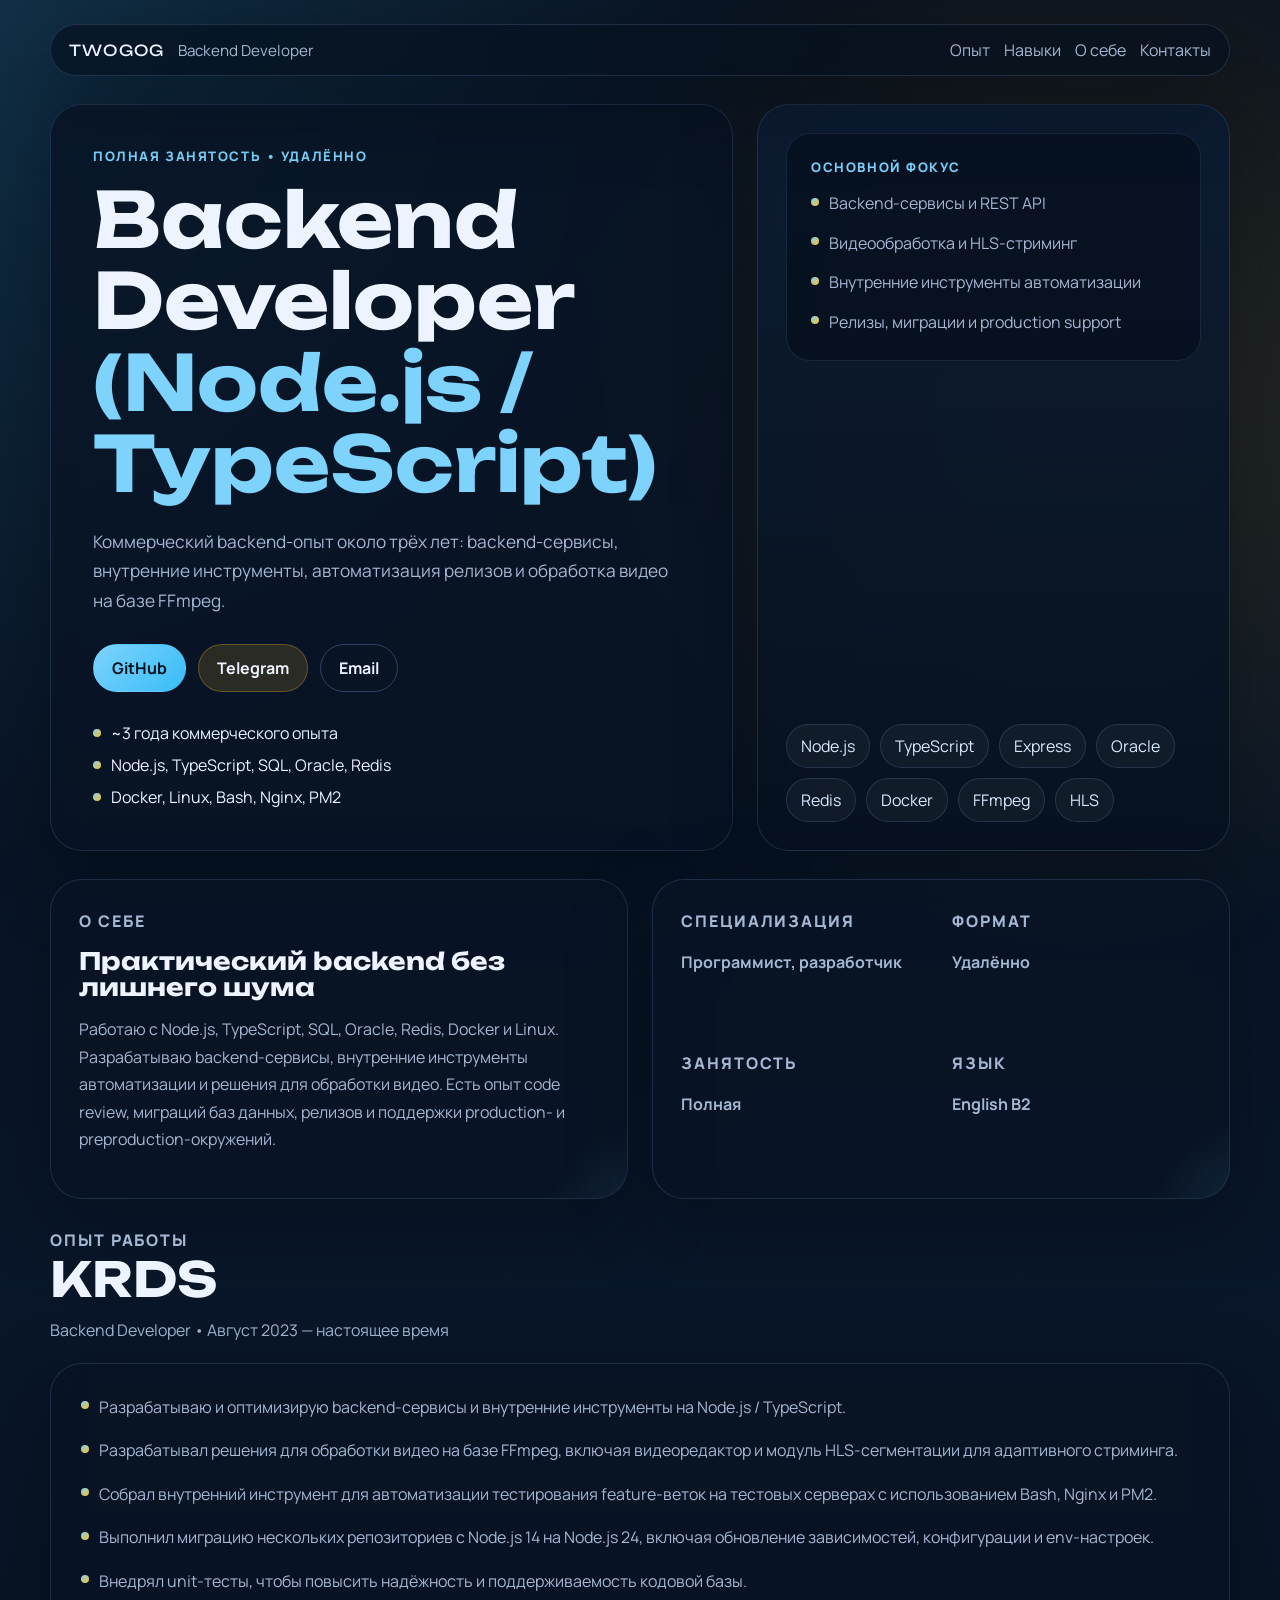
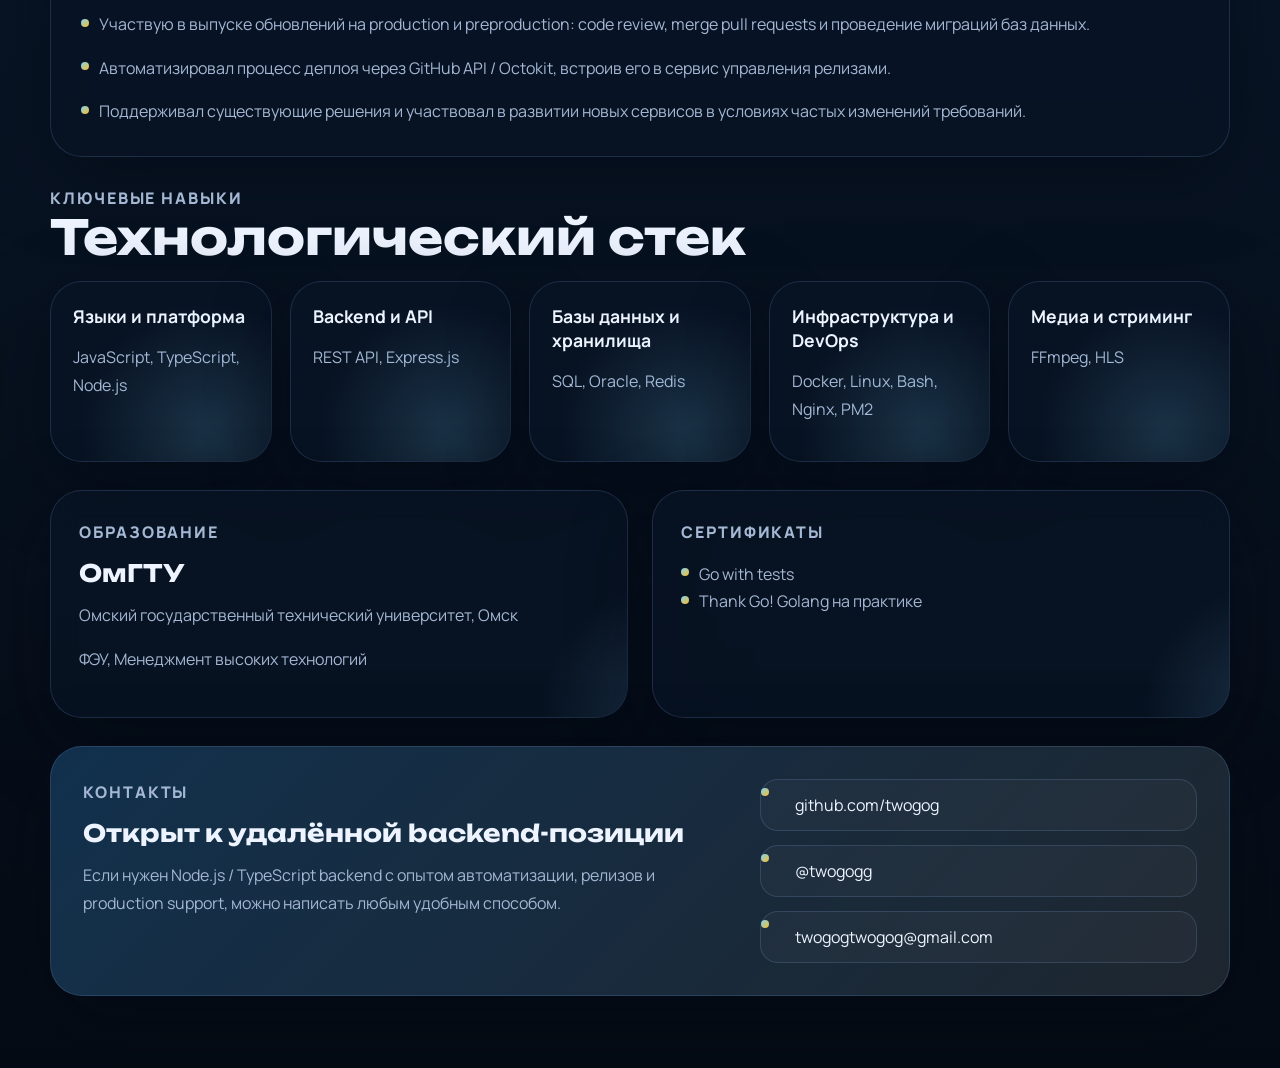
==== index.html @ f92e0289 "Initial resume landing page" ====
<!DOCTYPE html>
<html lang="ru">
<head>
  <meta charset="UTF-8">
  <meta name="viewport" content="width=device-width, initial-scale=1.0">
  <title>twogog | Backend Developer</title>
  <meta
    name="description"
    content="Backend Developer (Node.js / TypeScript): backend-сервисы, автоматизация, видеообработка на FFmpeg, релизы и production support."
  >
  <meta property="og:title" content="twogog | Backend Developer">
  <meta
    property="og:description"
    content="Node.js / TypeScript backend developer with commercial experience, release automation and FFmpeg-based video tooling."
  >
  <meta property="og:type" content="website">
  <meta name="theme-color" content="#0f172a">
  <link rel="preconnect" href="https://fonts.googleapis.com">
  <link rel="preconnect" href="https://fonts.gstatic.com" crossorigin>
  <link
    href="https://fonts.googleapis.com/css2?family=Manrope:wght@400;500;700;800&family=Unbounded:wght@500;700&display=swap"
    rel="stylesheet"
  >
  <link rel="stylesheet" href="styles.css">
</head>
<body>
  <div class="page-shell">
    <header class="site-header">
      <div class="brand-block">
        <span class="brand-mark">twogog</span>
        <span class="brand-role">Backend Developer</span>
      </div>
      <nav class="site-nav" aria-label="Основная навигация">
        <a href="#experience">Опыт</a>
        <a href="#skills">Навыки</a>
        <a href="#about">О себе</a>
        <a href="#contacts">Контакты</a>
      </nav>
    </header>

    <main>
      <section class="hero section">
        <div class="hero-copy reveal">
          <p class="eyebrow">Полная занятость • Удалённо</p>
          <h1>Backend Developer<br><span>(Node.js / TypeScript)</span></h1>
          <p class="hero-summary">
            Коммерческий backend-опыт около трёх лет: backend-сервисы, внутренние инструменты,
            автоматизация релизов и обработка видео на базе FFmpeg.
          </p>

          <div class="hero-actions">
            <a class="button primary" href="https://github.com/twogog" target="_blank" rel="noreferrer">GitHub</a>
            <a class="button secondary" href="https://t.me/twogogg" target="_blank" rel="noreferrer">Telegram</a>
            <a class="button ghost" href="mailto:twogogtwogog@gmail.com">Email</a>
          </div>

          <ul class="hero-facts" aria-label="Ключевые факты">
            <li>~3 года коммерческого опыта</li>
            <li>Node.js, TypeScript, SQL, Oracle, Redis</li>
            <li>Docker, Linux, Bash, Nginx, PM2</li>
          </ul>
        </div>

        <aside class="hero-panel reveal">
          <div class="signal-card">
            <p class="card-label">Основной фокус</p>
            <ul class="signal-list">
              <li>Backend-сервисы и REST API</li>
              <li>Видеообработка и HLS-стриминг</li>
              <li>Внутренние инструменты автоматизации</li>
              <li>Релизы, миграции и production support</li>
            </ul>
          </div>

          <div class="stack-cloud">
            <span>Node.js</span>
            <span>TypeScript</span>
            <span>Express</span>
            <span>Oracle</span>
            <span>Redis</span>
            <span>Docker</span>
            <span>FFmpeg</span>
            <span>HLS</span>
          </div>
        </aside>
      </section>

      <section class="section section-grid" id="about">
        <article class="panel reveal">
          <p class="section-tag">О себе</p>
          <h2>Практический backend без лишнего шума</h2>
          <p>
            Работаю с Node.js, TypeScript, SQL, Oracle, Redis, Docker и Linux. Разрабатываю
            backend-сервисы, внутренние инструменты автоматизации и решения для обработки видео.
            Есть опыт code review, миграций баз данных, релизов и поддержки production- и
            preproduction-окружений.
          </p>
        </article>

        <article class="panel mini-grid reveal">
          <div>
            <p class="stat-label">Специализация</p>
            <p class="stat-value">Программист, разработчик</p>
          </div>
          <div>
            <p class="stat-label">Формат</p>
            <p class="stat-value">Удалённо</p>
          </div>
          <div>
            <p class="stat-label">Занятость</p>
            <p class="stat-value">Полная</p>
          </div>
          <div>
            <p class="stat-label">Язык</p>
            <p class="stat-value">English B2</p>
          </div>
        </article>
      </section>

      <section class="section" id="experience">
        <div class="section-head reveal">
          <p class="section-tag">Опыт работы</p>
          <h2>KRDS</h2>
          <p>Backend Developer • Август 2023 — настоящее время</p>
        </div>

        <div class="timeline-card reveal">
          <ul class="experience-list">
            <li>Разрабатываю и оптимизирую backend-сервисы и внутренние инструменты на Node.js / TypeScript.</li>
            <li>Разрабатывал решения для обработки видео на базе FFmpeg, включая видеоредактор и модуль HLS-сегментации для адаптивного стриминга.</li>
            <li>Собрал внутренний инструмент для автоматизации тестирования feature-веток на тестовых серверах с использованием Bash, Nginx и PM2.</li>
            <li>Выполнил миграцию нескольких репозиториев с Node.js 14 на Node.js 24, включая обновление зависимостей, конфигурации и env-настроек.</li>
            <li>Внедрял unit-тесты, чтобы повысить надёжность и поддерживаемость кодовой базы.</li>
            <li>Участвую в выпуске обновлений на production и preproduction: code review, merge pull requests и проведение миграций баз данных.</li>
            <li>Автоматизировал процесс деплоя через GitHub API / Octokit, встроив его в сервис управления релизами.</li>
            <li>Поддерживал существующие решения и участвовал в развитии новых сервисов в условиях частых изменений требований.</li>
          </ul>
        </div>
      </section>

      <section class="section" id="skills">
        <div class="section-head reveal">
          <p class="section-tag">Ключевые навыки</p>
          <h2>Технологический стек</h2>
        </div>

        <div class="skills-grid">
          <article class="skill-card reveal">
            <h3>Языки и платформа</h3>
            <p>JavaScript, TypeScript, Node.js</p>
          </article>
          <article class="skill-card reveal">
            <h3>Backend и API</h3>
            <p>REST API, Express.js</p>
          </article>
          <article class="skill-card reveal">
            <h3>Базы данных и хранилища</h3>
            <p>SQL, Oracle, Redis</p>
          </article>
          <article class="skill-card reveal">
            <h3>Инфраструктура и DevOps</h3>
            <p>Docker, Linux, Bash, Nginx, PM2</p>
          </article>
          <article class="skill-card reveal">
            <h3>Медиа и стриминг</h3>
            <p>FFmpeg, HLS</p>
          </article>
        </div>
      </section>

      <section class="section section-grid">
        <article class="panel reveal">
          <p class="section-tag">Образование</p>
          <h2>ОмГТУ</h2>
          <p>Омский государственный технический университет, Омск</p>
          <p>ФЭУ, Менеджмент высоких технологий</p>
        </article>

        <article class="panel reveal">
          <p class="section-tag">Сертификаты</p>
          <ul class="simple-list">
            <li>Go with tests</li>
            <li>Thank Go! Golang на практике</li>
          </ul>
        </article>
      </section>

      <section class="section contact-banner reveal" id="contacts">
        <div>
          <p class="section-tag">Контакты</p>
          <h2>Открыт к удалённой backend-позиции</h2>
          <p>Если нужен Node.js / TypeScript backend с опытом автоматизации, релизов и production support, можно написать любым удобным способом.</p>
        </div>
        <div class="contact-links">
          <a href="https://github.com/twogog" target="_blank" rel="noreferrer">github.com/twogog</a>
          <a href="https://t.me/twogogg" target="_blank" rel="noreferrer">@twogogg</a>
          <a href="mailto:twogogtwogog@gmail.com">twogogtwogog@gmail.com</a>
        </div>
      </section>
    </main>
  </div>
</body>
</html>
---- styles.css ----
:root {
  --bg: #06111f;
  --bg-soft: rgba(10, 23, 42, 0.72);
  --panel: rgba(8, 20, 37, 0.78);
  --panel-strong: rgba(12, 28, 51, 0.92);
  --line: rgba(150, 184, 255, 0.16);
  --line-strong: rgba(150, 184, 255, 0.28);
  --text: #edf4ff;
  --muted: #a4b7d3;
  --accent: #7dd3fc;
  --accent-strong: #38bdf8;
  --accent-warm: #fbbf24;
  --shadow: 0 24px 80px rgba(3, 9, 18, 0.45);
  --radius-xl: 32px;
  --radius-lg: 24px;
  --radius-md: 18px;
  --content-width: min(1180px, calc(100vw - 32px));
}

* {
  box-sizing: border-box;
}

html {
  scroll-behavior: smooth;
}

body {
  margin: 0;
  min-height: 100vh;
  color: var(--text);
  font-family: "Manrope", sans-serif;
  background:
    radial-gradient(circle at top left, rgba(56, 189, 248, 0.18), transparent 28%),
    radial-gradient(circle at 85% 15%, rgba(251, 191, 36, 0.14), transparent 22%),
    linear-gradient(180deg, #08111f 0%, #09172a 48%, #050b14 100%);
}

body::before {
  content: "";
  position: fixed;
  inset: 0;
  pointer-events: none;
  background:
    linear-gradient(rgba(255, 255, 255, 0.03) 1px, transparent 1px),
    linear-gradient(90deg, rgba(255, 255, 255, 0.03) 1px, transparent 1px);
  background-size: 80px 80px;
  mask-image: radial-gradient(circle at center, black 44%, transparent 90%);
  opacity: 0.3;
}

a {
  color: inherit;
  text-decoration: none;
}

.page-shell {
  width: var(--content-width);
  margin: 0 auto;
  padding: 24px 0 72px;
  position: relative;
}

.site-header {
  position: sticky;
  top: 16px;
  z-index: 10;
  display: flex;
  align-items: center;
  justify-content: space-between;
  gap: 20px;
  padding: 14px 18px;
  margin-bottom: 28px;
  border: 1px solid var(--line);
  border-radius: 999px;
  background: rgba(6, 17, 31, 0.72);
  backdrop-filter: blur(18px);
  box-shadow: var(--shadow);
}

.brand-block {
  display: flex;
  align-items: center;
  gap: 14px;
  min-width: 0;
}

.brand-mark {
  font-family: "Unbounded", sans-serif;
  font-size: 0.95rem;
  letter-spacing: 0.08em;
  text-transform: uppercase;
}

.brand-role {
  color: var(--muted);
  font-size: 0.95rem;
}

.site-nav {
  display: flex;
  flex-wrap: wrap;
  justify-content: flex-end;
  gap: 14px;
}

.site-nav a {
  color: var(--muted);
  transition: color 180ms ease, transform 180ms ease;
}

.site-nav a:hover,
.site-nav a:focus-visible {
  color: var(--text);
  transform: translateY(-1px);
}

.section {
  margin-top: 28px;
}

.hero {
  display: grid;
  grid-template-columns: minmax(0, 1.3fr) minmax(320px, 0.9fr);
  gap: 24px;
  align-items: stretch;
}

.hero-copy,
.hero-panel,
.panel,
.timeline-card,
.contact-banner,
.skill-card {
  position: relative;
  overflow: hidden;
  border: 1px solid var(--line);
  border-radius: var(--radius-xl);
  background: var(--panel);
  box-shadow: var(--shadow);
  backdrop-filter: blur(14px);
}

.hero-copy {
  padding: 42px;
}

.hero-copy::after,
.hero-panel::after,
.panel::after,
.timeline-card::after,
.skill-card::after,
.contact-banner::after {
  content: "";
  position: absolute;
  inset: auto -30% -55% auto;
  width: 260px;
  height: 260px;
  border-radius: 50%;
  background: radial-gradient(circle, rgba(125, 211, 252, 0.16), transparent 70%);
  pointer-events: none;
}

.eyebrow,
.section-tag,
.card-label,
.stat-label {
  margin: 0 0 14px;
  color: var(--accent);
  font-size: 0.82rem;
  font-weight: 800;
  letter-spacing: 0.12em;
  text-transform: uppercase;
}

.hero h1,
.section-head h2,
.panel h2,
.contact-banner h2 {
  margin: 0;
  font-family: "Unbounded", sans-serif;
  line-height: 1.06;
}

.hero h1 {
  font-size: clamp(2.8rem, 6vw, 5.2rem);
  max-width: 10ch;
}

.hero h1 span {
  color: var(--accent);
}

.hero-summary,
.panel p,
.section-head p,
.contact-banner p,
.skill-card p,
.simple-list,
.experience-list,
.signal-list {
  color: var(--muted);
  line-height: 1.72;
  font-size: 1rem;
}

.hero-summary {
  max-width: 60ch;
  margin: 22px 0 0;
  font-size: 1.08rem;
}

.hero-actions {
  display: flex;
  flex-wrap: wrap;
  gap: 12px;
  margin-top: 28px;
}

.button {
  display: inline-flex;
  align-items: center;
  justify-content: center;
  min-height: 48px;
  padding: 0 18px;
  border-radius: 999px;
  border: 1px solid transparent;
  font-weight: 700;
  transition: transform 180ms ease, border-color 180ms ease, background 180ms ease;
}

.button:hover,
.button:focus-visible {
  transform: translateY(-2px);
}

.button.primary {
  background: linear-gradient(135deg, var(--accent) 0%, var(--accent-strong) 100%);
  color: #03111f;
}

.button.secondary {
  background: rgba(251, 191, 36, 0.14);
  border-color: rgba(251, 191, 36, 0.28);
}

.button.ghost {
  border-color: var(--line-strong);
}

.hero-facts,
.signal-list,
.experience-list,
.simple-list {
  padding: 0;
  margin: 0;
  list-style: none;
}

.hero-facts {
  display: grid;
  gap: 10px;
  margin-top: 30px;
}

.hero-facts li,
.signal-list li,
.experience-list li,
.simple-list li,
.contact-links a {
  position: relative;
  padding-left: 18px;
}

.hero-facts li::before,
.signal-list li::before,
.experience-list li::before,
.simple-list li::before,
.contact-links a::before {
  content: "";
  position: absolute;
  left: 0;
  top: 0.72em;
  width: 8px;
  height: 8px;
  border-radius: 50%;
  background: linear-gradient(135deg, var(--accent) 0%, var(--accent-warm) 100%);
  transform: translateY(-50%);
}

.hero-panel {
  display: flex;
  flex-direction: column;
  justify-content: space-between;
  gap: 24px;
  padding: 28px;
  background:
    linear-gradient(180deg, rgba(12, 28, 51, 0.92), rgba(7, 17, 31, 0.92));
}

.signal-card {
  padding: 24px;
  border-radius: var(--radius-lg);
  background: rgba(4, 11, 22, 0.52);
  border: 1px solid rgba(125, 211, 252, 0.12);
}

.signal-list {
  display: grid;
  gap: 12px;
}

.stack-cloud {
  display: flex;
  flex-wrap: wrap;
  gap: 10px;
}

.stack-cloud span {
  padding: 10px 14px;
  border: 1px solid var(--line);
  border-radius: 999px;
  color: #d7e9ff;
  background: rgba(255, 255, 255, 0.04);
}

.section-grid {
  display: grid;
  grid-template-columns: repeat(2, minmax(0, 1fr));
  gap: 24px;
}

.panel {
  padding: 28px;
}

.mini-grid {
  display: grid;
  grid-template-columns: repeat(2, minmax(0, 1fr));
  gap: 22px;
}

.stat-value {
  margin: 0;
  font-size: 1.06rem;
  font-weight: 700;
}

.section-head {
  margin-bottom: 18px;
}

.section-head h2 {
  font-size: clamp(2rem, 4vw, 3rem);
}

.section-head p {
  margin: 12px 0 0;
}

.timeline-card {
  padding: 30px;
}

.experience-list {
  display: grid;
  gap: 16px;
}

.skills-grid {
  display: grid;
  grid-template-columns: repeat(5, minmax(0, 1fr));
  gap: 18px;
}

.skill-card {
  padding: 22px;
  min-height: 170px;
}

.skill-card h3 {
  margin: 0 0 12px;
  font-size: 1.1rem;
}

.contact-banner {
  display: grid;
  grid-template-columns: minmax(0, 1.2fr) minmax(280px, 0.8fr);
  gap: 22px;
  padding: 32px;
  background:
    linear-gradient(135deg, rgba(56, 189, 248, 0.14), rgba(251, 191, 36, 0.08)),
    var(--panel-strong);
}

.contact-links {
  display: grid;
  align-content: center;
  gap: 14px;
}

.contact-links a {
  padding: 14px 16px 14px 34px;
  border-radius: var(--radius-md);
  border: 1px solid var(--line);
  background: rgba(255, 255, 255, 0.03);
  transition: transform 180ms ease, border-color 180ms ease;
}

.contact-links a:hover,
.contact-links a:focus-visible {
  transform: translateY(-2px);
  border-color: var(--line-strong);
}

.reveal {
  opacity: 0;
  transform: translateY(24px);
  animation: fade-up 700ms ease forwards;
}

.hero-panel.reveal {
  animation-delay: 120ms;
}

.panel.reveal:nth-of-type(2),
.timeline-card.reveal,
.skill-card.reveal:nth-child(2),
.contact-banner.reveal {
  animation-delay: 160ms;
}

.skill-card.reveal:nth-child(3) {
  animation-delay: 220ms;
}

.skill-card.reveal:nth-child(4) {
  animation-delay: 280ms;
}

.skill-card.reveal:nth-child(5) {
  animation-delay: 340ms;
}

@keyframes fade-up {
  to {
    opacity: 1;
    transform: translateY(0);
  }
}

@media (max-width: 1100px) {
  .hero,
  .section-grid,
  .contact-banner {
    grid-template-columns: 1fr;
  }

  .skills-grid {
    grid-template-columns: repeat(2, minmax(0, 1fr));
  }
}

@media (max-width: 760px) {
  .page-shell {
    width: min(100vw - 20px, 100%);
    padding-top: 14px;
  }

  .site-header {
    position: static;
    padding: 16px;
    border-radius: 28px;
  }

  .brand-block,
  .site-header,
  .site-nav {
    flex-direction: column;
    align-items: flex-start;
  }

  .hero-copy,
  .hero-panel,
  .panel,
  .timeline-card,
  .contact-banner {
    padding: 22px;
    border-radius: 26px;
  }

  .mini-grid,
  .skills-grid {
    grid-template-columns: 1fr;
  }

  .hero h1 {
    max-width: none;
  }
}

@media (prefers-reduced-motion: reduce) {
  html {
    scroll-behavior: auto;
  }

  *,
  *::before,
  *::after {
    animation: none !important;
    transition: none !important;
  }

  .reveal {
    opacity: 1;
    transform: none;
  }
}
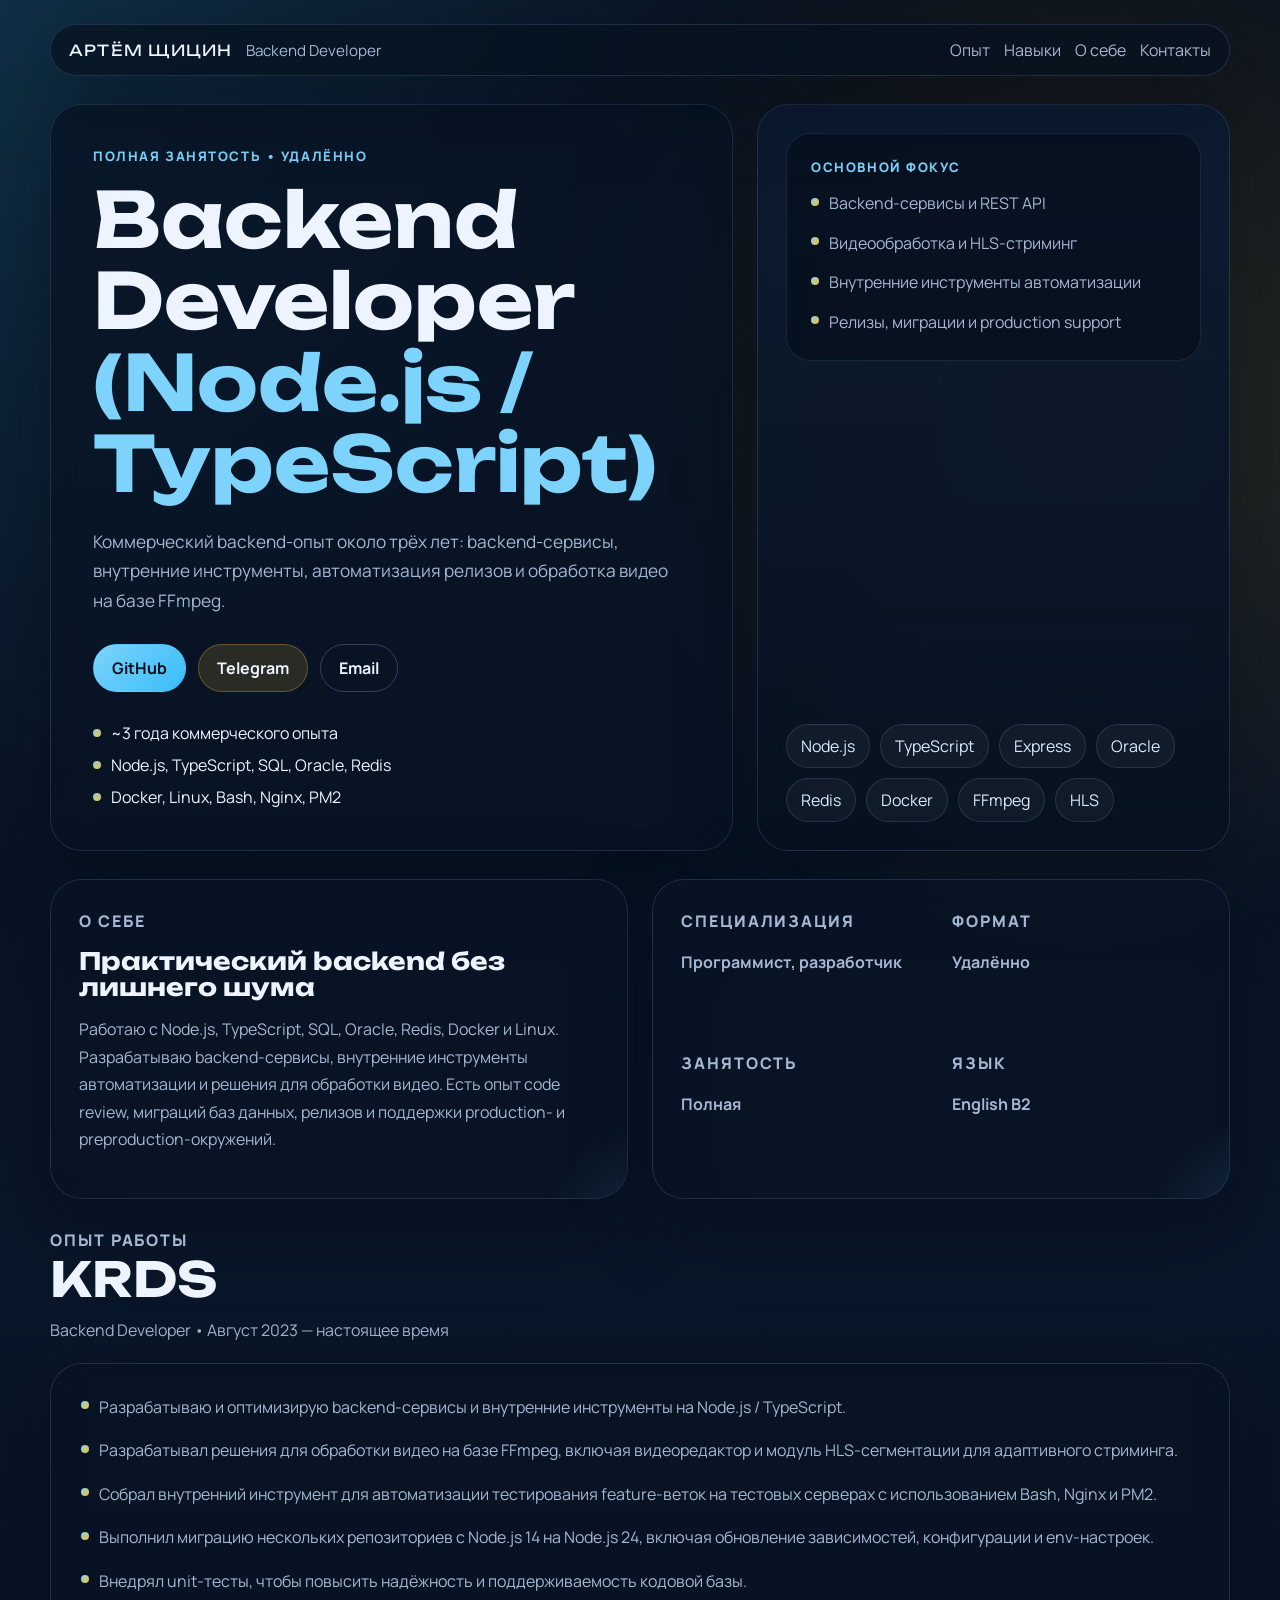
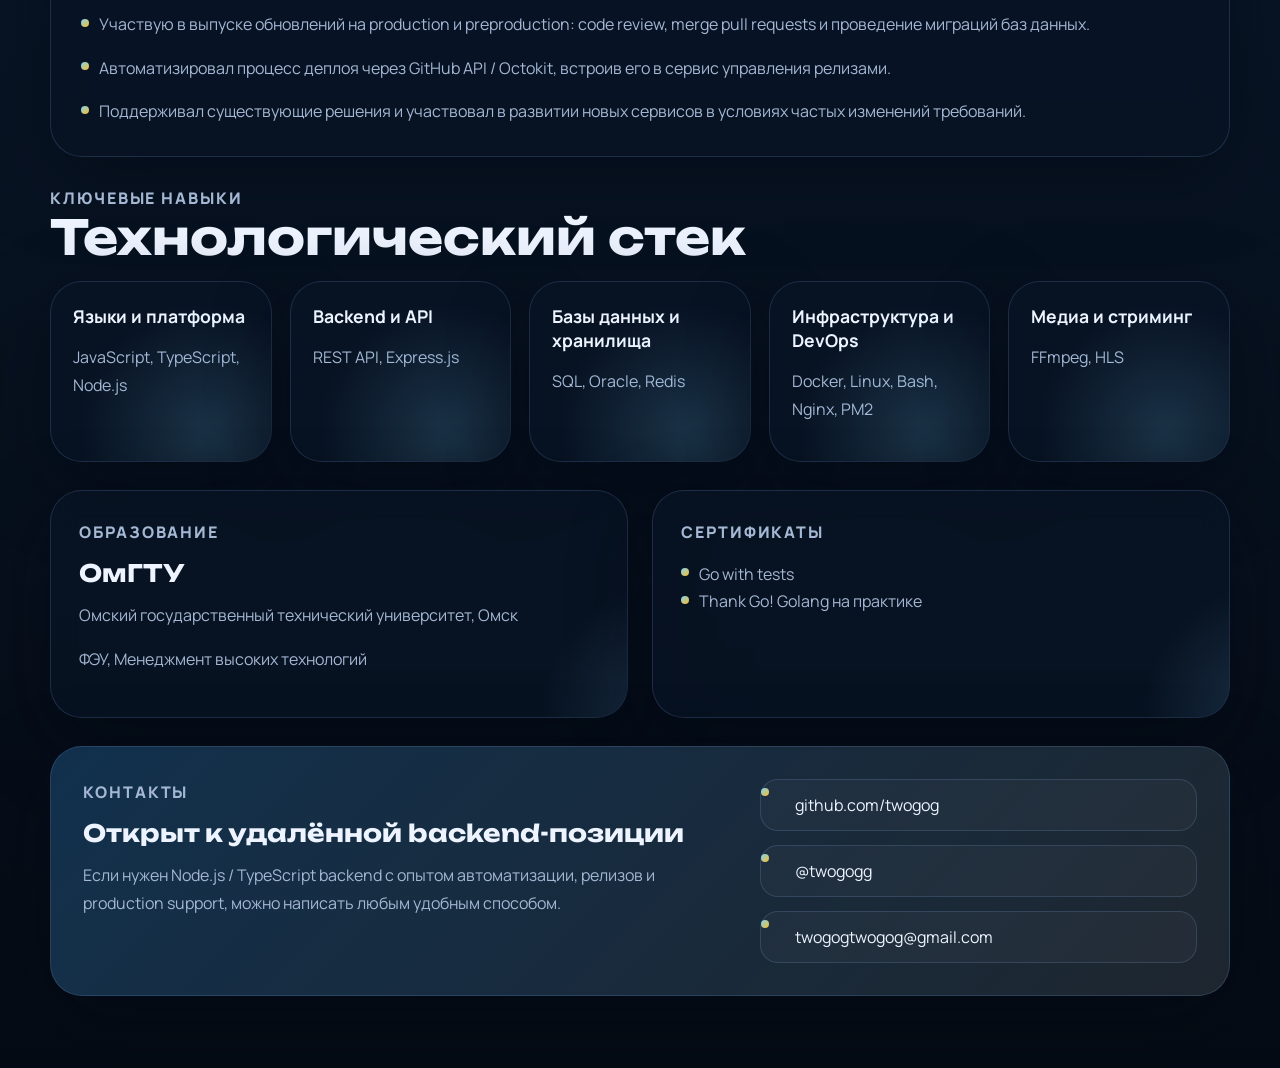
==== commit 4d6eb58b: "Update site header with personal name" ====
--- a/index.html
+++ b/index.html
@@ -3,12 +3,12 @@
 <head>
   <meta charset="UTF-8">
   <meta name="viewport" content="width=device-width, initial-scale=1.0">
-  <title>twogog | Backend Developer</title>
+  <title>Артём Щицин | Backend Developer</title>
   <meta
     name="description"
     content="Backend Developer (Node.js / TypeScript): backend-сервисы, автоматизация, видеообработка на FFmpeg, релизы и production support."
   >
-  <meta property="og:title" content="twogog | Backend Developer">
+  <meta property="og:title" content="Артём Щицин | Backend Developer">
   <meta
     property="og:description"
     content="Node.js / TypeScript backend developer with commercial experience, release automation and FFmpeg-based video tooling."
@@ -27,7 +27,7 @@
   <div class="page-shell">
     <header class="site-header">
       <div class="brand-block">
-        <span class="brand-mark">twogog</span>
+        <span class="brand-mark">Артём Щицин</span>
         <span class="brand-role">Backend Developer</span>
       </div>
       <nav class="site-nav" aria-label="Основная навигация">
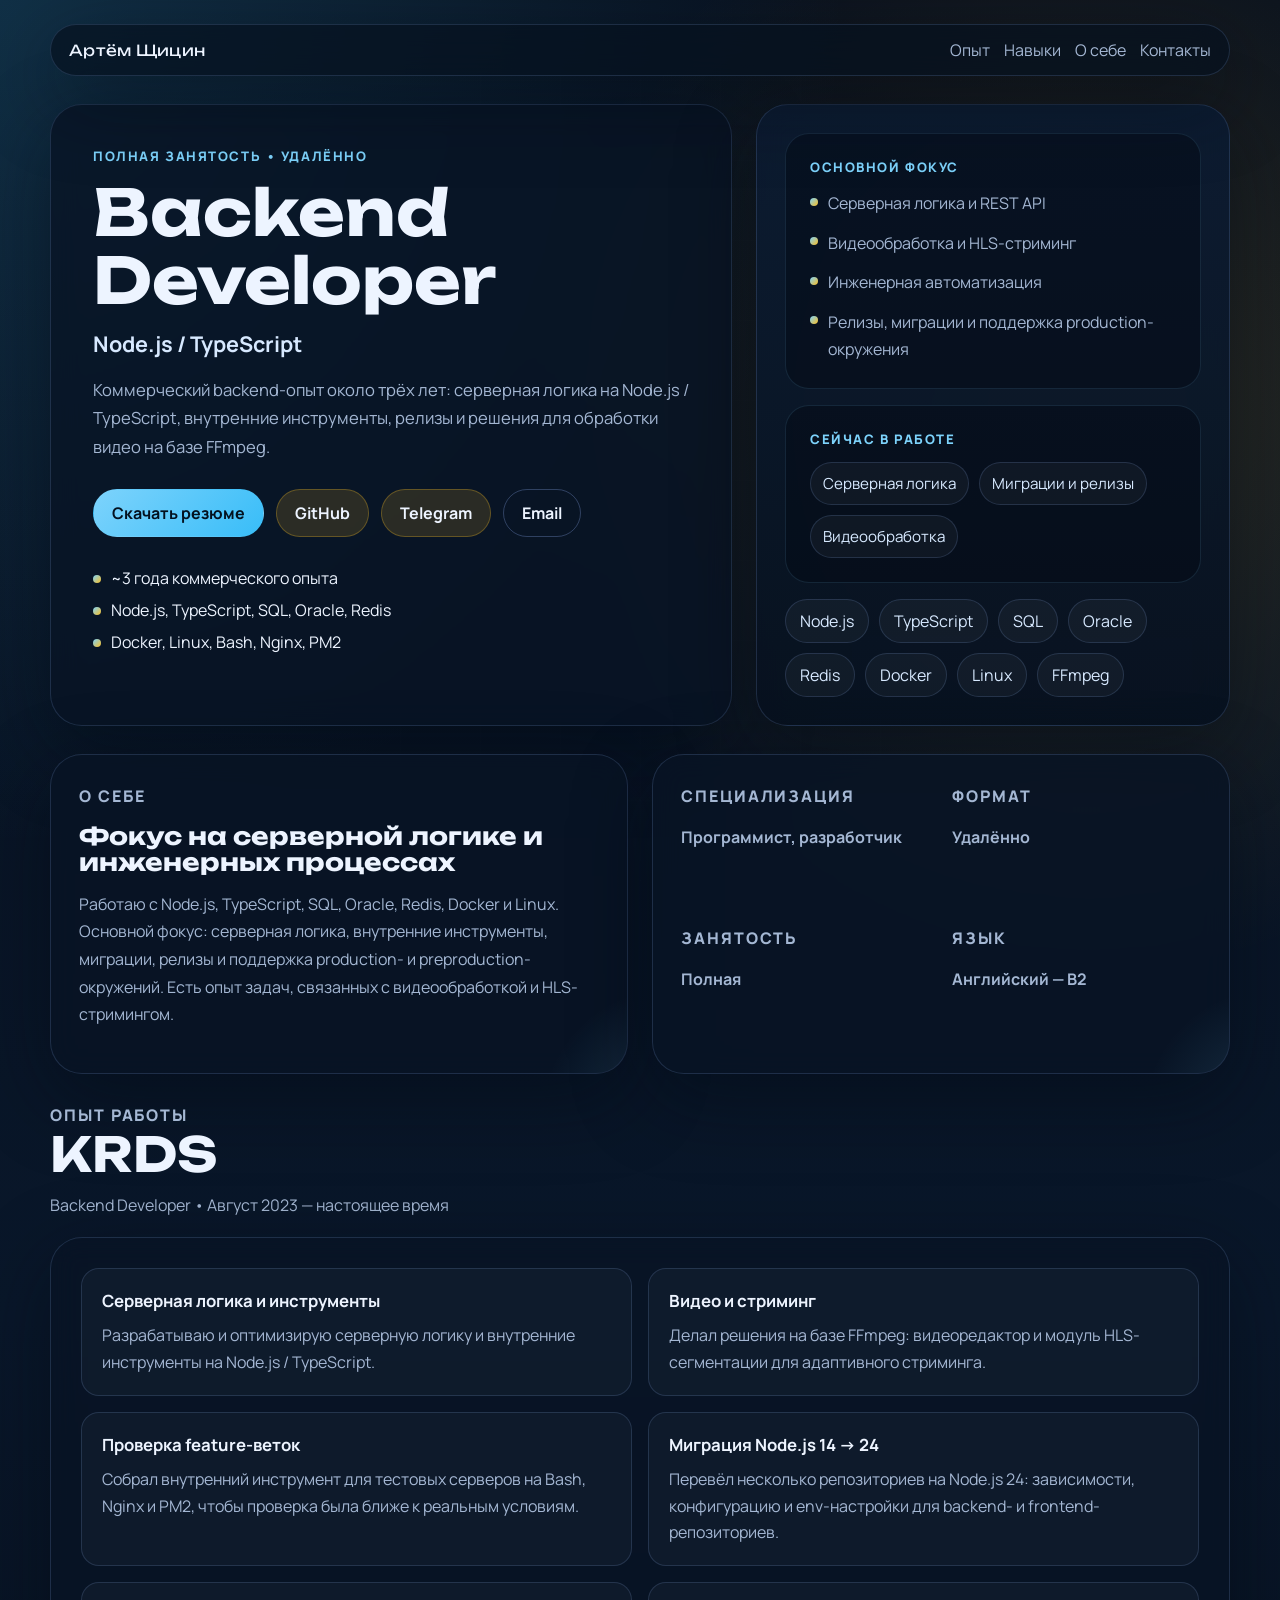
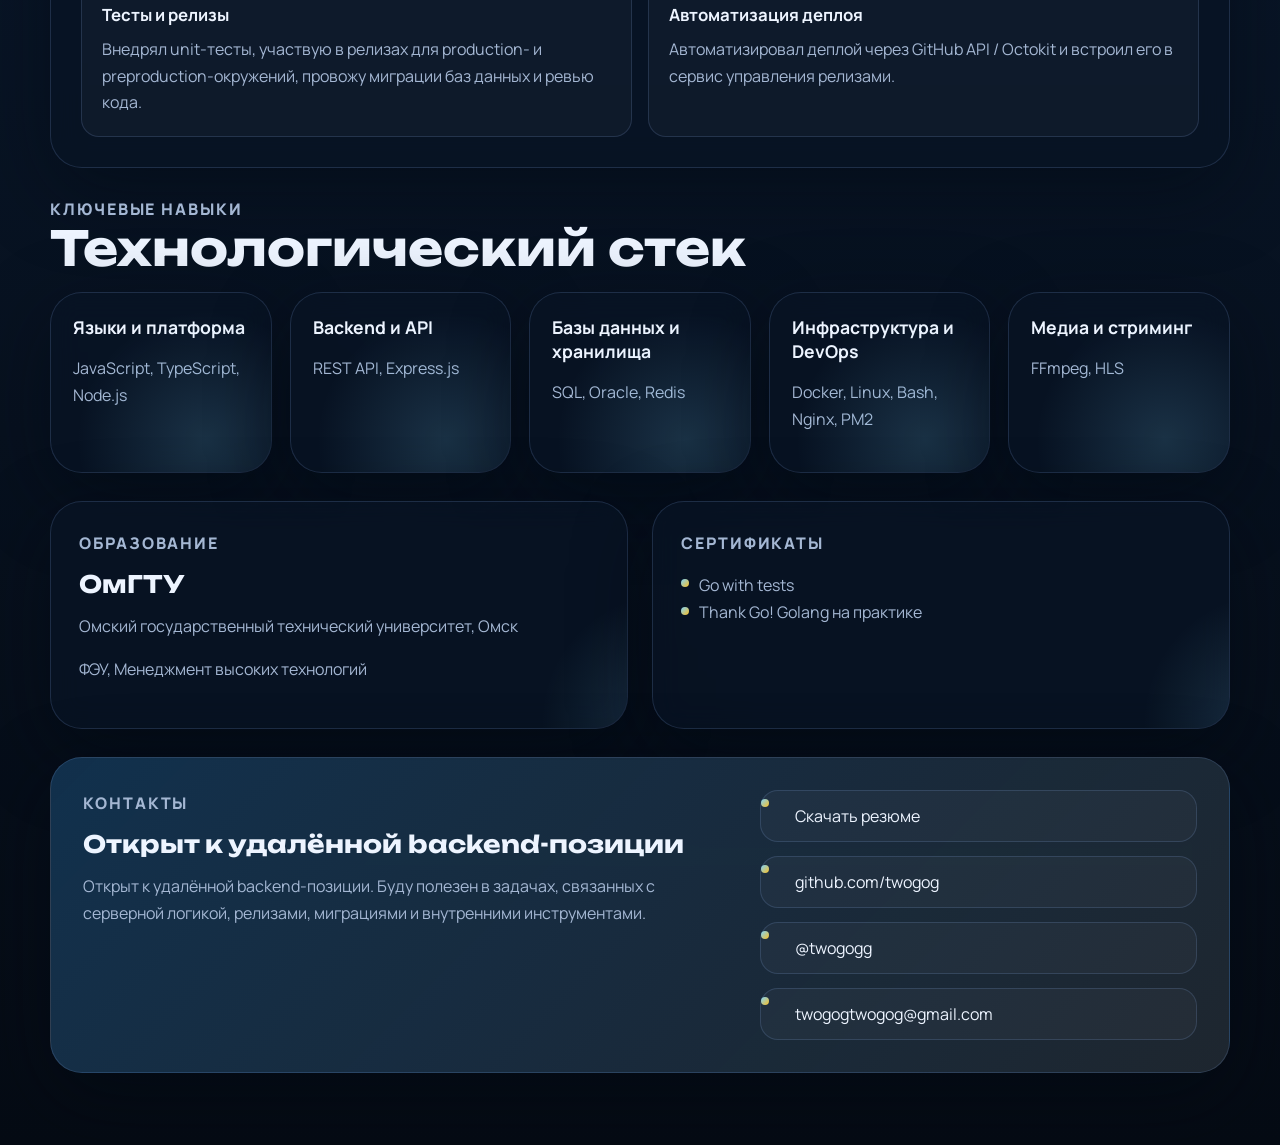
==== commit ff479409: "Refine resume site and add PDF version" ====
--- a/index.html
+++ b/index.html
@@ -6,12 +6,12 @@
   <title>Артём Щицин | Backend Developer</title>
   <meta
     name="description"
-    content="Backend Developer (Node.js / TypeScript): backend-сервисы, автоматизация, видеообработка на FFmpeg, релизы и production support."
+    content="Артём Щицин — Backend Developer на Node.js / TypeScript: серверная логика, инженерная автоматизация, видеообработка на FFmpeg и релизы."
   >
   <meta property="og:title" content="Артём Щицин | Backend Developer">
   <meta
     property="og:description"
-    content="Node.js / TypeScript backend developer with commercial experience, release automation and FFmpeg-based video tooling."
+    content="Backend Developer с коммерческим опытом: серверная логика, инженерная автоматизация, релизы и решения для обработки видео."
   >
   <meta property="og:type" content="website">
   <meta name="theme-color" content="#0f172a">
@@ -28,7 +28,6 @@
     <header class="site-header">
       <div class="brand-block">
         <span class="brand-mark">Артём Щицин</span>
-        <span class="brand-role">Backend Developer</span>
       </div>
       <nav class="site-nav" aria-label="Основная навигация">
         <a href="#experience">Опыт</a>
@@ -42,14 +41,16 @@
       <section class="hero section">
         <div class="hero-copy reveal">
           <p class="eyebrow">Полная занятость • Удалённо</p>
-          <h1>Backend Developer<br><span>(Node.js / TypeScript)</span></h1>
+          <h1>Backend Developer</h1>
+          <p class="hero-role-line">Node.js / TypeScript</p>
           <p class="hero-summary">
-            Коммерческий backend-опыт около трёх лет: backend-сервисы, внутренние инструменты,
-            автоматизация релизов и обработка видео на базе FFmpeg.
+            Коммерческий backend-опыт около трёх лет: серверная логика на Node.js / TypeScript,
+            внутренние инструменты, релизы и решения для обработки видео на базе FFmpeg.
           </p>
 
           <div class="hero-actions">
-            <a class="button primary" href="https://github.com/twogog" target="_blank" rel="noreferrer">GitHub</a>
+            <a class="button primary" href="resume.pdf" download="Artem-Shchitsin-Resume.pdf">Скачать резюме</a>
+            <a class="button secondary" href="https://github.com/twogog" target="_blank" rel="noreferrer">GitHub</a>
             <a class="button secondary" href="https://t.me/twogogg" target="_blank" rel="noreferrer">Telegram</a>
             <a class="button ghost" href="mailto:twogogtwogog@gmail.com">Email</a>
           </div>
@@ -65,22 +66,31 @@
           <div class="signal-card">
             <p class="card-label">Основной фокус</p>
             <ul class="signal-list">
-              <li>Backend-сервисы и REST API</li>
+              <li>Серверная логика и REST API</li>
               <li>Видеообработка и HLS-стриминг</li>
-              <li>Внутренние инструменты автоматизации</li>
-              <li>Релизы, миграции и production support</li>
+              <li>Инженерная автоматизация</li>
+              <li>Релизы, миграции и поддержка production-окружения</li>
             </ul>
+          </div>
+
+          <div class="compact-card">
+            <p class="card-label">Сейчас в работе</p>
+            <div class="compact-points">
+              <span>Серверная логика</span>
+              <span>Миграции и релизы</span>
+              <span>Видеообработка</span>
+            </div>
           </div>
 
           <div class="stack-cloud">
             <span>Node.js</span>
             <span>TypeScript</span>
-            <span>Express</span>
+            <span>SQL</span>
             <span>Oracle</span>
             <span>Redis</span>
             <span>Docker</span>
+            <span>Linux</span>
             <span>FFmpeg</span>
-            <span>HLS</span>
           </div>
         </aside>
       </section>
@@ -88,12 +98,11 @@
       <section class="section section-grid" id="about">
         <article class="panel reveal">
           <p class="section-tag">О себе</p>
-          <h2>Практический backend без лишнего шума</h2>
+          <h2>Фокус на серверной логике и инженерных процессах</h2>
           <p>
-            Работаю с Node.js, TypeScript, SQL, Oracle, Redis, Docker и Linux. Разрабатываю
-            backend-сервисы, внутренние инструменты автоматизации и решения для обработки видео.
-            Есть опыт code review, миграций баз данных, релизов и поддержки production- и
-            preproduction-окружений.
+            Работаю с Node.js, TypeScript, SQL, Oracle, Redis, Docker и Linux. Основной фокус:
+            серверная логика, внутренние инструменты, миграции, релизы и поддержка production- и
+            preproduction-окружений. Есть опыт задач, связанных с видеообработкой и HLS-стримингом.
           </p>
         </article>
 
@@ -112,7 +121,7 @@
           </div>
           <div>
             <p class="stat-label">Язык</p>
-            <p class="stat-value">English B2</p>
+            <p class="stat-value">Английский — B2</p>
           </div>
         </article>
       </section>
@@ -125,16 +134,32 @@
         </div>
 
         <div class="timeline-card reveal">
-          <ul class="experience-list">
-            <li>Разрабатываю и оптимизирую backend-сервисы и внутренние инструменты на Node.js / TypeScript.</li>
-            <li>Разрабатывал решения для обработки видео на базе FFmpeg, включая видеоредактор и модуль HLS-сегментации для адаптивного стриминга.</li>
-            <li>Собрал внутренний инструмент для автоматизации тестирования feature-веток на тестовых серверах с использованием Bash, Nginx и PM2.</li>
-            <li>Выполнил миграцию нескольких репозиториев с Node.js 14 на Node.js 24, включая обновление зависимостей, конфигурации и env-настроек.</li>
-            <li>Внедрял unit-тесты, чтобы повысить надёжность и поддерживаемость кодовой базы.</li>
-            <li>Участвую в выпуске обновлений на production и preproduction: code review, merge pull requests и проведение миграций баз данных.</li>
-            <li>Автоматизировал процесс деплоя через GitHub API / Octokit, встроив его в сервис управления релизами.</li>
-            <li>Поддерживал существующие решения и участвовал в развитии новых сервисов в условиях частых изменений требований.</li>
-          </ul>
+          <div class="experience-grid">
+            <article class="experience-card">
+              <h3>Серверная логика и инструменты</h3>
+              <p>Разрабатываю и оптимизирую серверную логику и внутренние инструменты на Node.js / TypeScript.</p>
+            </article>
+            <article class="experience-card">
+              <h3>Видео и стриминг</h3>
+              <p>Делал решения на базе FFmpeg: видеоредактор и модуль HLS-сегментации для адаптивного стриминга.</p>
+            </article>
+            <article class="experience-card">
+              <h3>Проверка feature-веток</h3>
+              <p>Собрал внутренний инструмент для тестовых серверов на Bash, Nginx и PM2, чтобы проверка была ближе к реальным условиям.</p>
+            </article>
+            <article class="experience-card">
+              <h3>Миграция Node.js 14 → 24</h3>
+              <p>Перевёл несколько репозиториев на Node.js 24: зависимости, конфигурацию и env-настройки для backend- и frontend-репозиториев.</p>
+            </article>
+            <article class="experience-card">
+              <h3>Тесты и релизы</h3>
+              <p>Внедрял unit-тесты, участвую в релизах для production- и preproduction-окружений, провожу миграции баз данных и ревью кода.</p>
+            </article>
+            <article class="experience-card">
+              <h3>Автоматизация деплоя</h3>
+              <p>Автоматизировал деплой через GitHub API / Octokit и встроил его в сервис управления релизами.</p>
+            </article>
+          </div>
         </div>
       </section>
 
@@ -189,9 +214,10 @@
         <div>
           <p class="section-tag">Контакты</p>
           <h2>Открыт к удалённой backend-позиции</h2>
-          <p>Если нужен Node.js / TypeScript backend с опытом автоматизации, релизов и production support, можно написать любым удобным способом.</p>
+          <p>Открыт к удалённой backend-позиции. Буду полезен в задачах, связанных с серверной логикой, релизами, миграциями и внутренними инструментами.</p>
         </div>
         <div class="contact-links">
+          <a href="resume.pdf" download="Artem-Shchitsin-Resume.pdf">Скачать резюме</a>
           <a href="https://github.com/twogog" target="_blank" rel="noreferrer">github.com/twogog</a>
           <a href="https://t.me/twogogg" target="_blank" rel="noreferrer">@twogogg</a>
           <a href="mailto:twogogtwogog@gmail.com">twogogtwogog@gmail.com</a>
--- a/styles.css
+++ b/styles.css
@@ -88,8 +88,7 @@
 .brand-mark {
   font-family: "Unbounded", sans-serif;
   font-size: 0.95rem;
-  letter-spacing: 0.08em;
-  text-transform: uppercase;
+  letter-spacing: 0.02em;
 }
 
 .brand-role {
@@ -121,7 +120,7 @@
 
 .hero {
   display: grid;
-  grid-template-columns: minmax(0, 1.3fr) minmax(320px, 0.9fr);
+  grid-template-columns: minmax(0, 1.18fr) minmax(320px, 0.82fr);
   gap: 24px;
   align-items: stretch;
 }
@@ -183,12 +182,15 @@
 }
 
 .hero h1 {
-  font-size: clamp(2.8rem, 6vw, 5.2rem);
-  max-width: 10ch;
-}
-
-.hero h1 span {
-  color: var(--accent);
+  font-size: clamp(2.6rem, 5vw, 4rem);
+  max-width: none;
+}
+
+.hero-role-line {
+  margin: 14px 0 0;
+  color: #d7e9ff;
+  font-size: clamp(1.05rem, 2vw, 1.35rem);
+  font-weight: 700;
 }
 
 .hero-summary,
@@ -197,7 +199,6 @@
 .contact-banner p,
 .skill-card p,
 .simple-list,
-.experience-list,
 .signal-list {
   color: var(--muted);
   line-height: 1.72;
@@ -206,8 +207,8 @@
 
 .hero-summary {
   max-width: 60ch;
-  margin: 22px 0 0;
-  font-size: 1.08rem;
+  margin: 18px 0 0;
+  font-size: 1.04rem;
 }
 
 .hero-actions {
@@ -250,7 +251,6 @@
 
 .hero-facts,
 .signal-list,
-.experience-list,
 .simple-list {
   padding: 0;
   margin: 0;
@@ -265,7 +265,6 @@
 
 .hero-facts li,
 .signal-list li,
-.experience-list li,
 .simple-list li,
 .contact-links a {
   position: relative;
@@ -274,7 +273,6 @@
 
 .hero-facts li::before,
 .signal-list li::before,
-.experience-list li::before,
 .simple-list li::before,
 .contact-links a::before {
   content: "";
@@ -291,14 +289,15 @@
 .hero-panel {
   display: flex;
   flex-direction: column;
-  justify-content: space-between;
-  gap: 24px;
+  justify-content: flex-start;
+  gap: 16px;
   padding: 28px;
   background:
     linear-gradient(180deg, rgba(12, 28, 51, 0.92), rgba(7, 17, 31, 0.92));
 }
 
-.signal-card {
+.signal-card,
+.compact-card {
   padding: 24px;
   border-radius: var(--radius-lg);
   background: rgba(4, 11, 22, 0.52);
@@ -308,6 +307,21 @@
 .signal-list {
   display: grid;
   gap: 12px;
+}
+
+.compact-points {
+  display: flex;
+  flex-wrap: wrap;
+  gap: 10px;
+}
+
+.compact-points span {
+  padding: 10px 12px;
+  border-radius: 999px;
+  border: 1px solid var(--line);
+  background: rgba(255, 255, 255, 0.04);
+  color: #d7e9ff;
+  font-size: 0.95rem;
 }
 
 .stack-cloud {
@@ -362,9 +376,28 @@
   padding: 30px;
 }
 
-.experience-list {
-  display: grid;
+.experience-grid {
+  display: grid;
+  grid-template-columns: repeat(2, minmax(0, 1fr));
   gap: 16px;
+}
+
+.experience-card {
+  padding: 20px;
+  border-radius: var(--radius-md);
+  border: 1px solid var(--line);
+  background: rgba(255, 255, 255, 0.03);
+}
+
+.experience-card h3 {
+  margin: 0 0 10px;
+  font-size: 1.05rem;
+}
+
+.experience-card p {
+  margin: 0;
+  color: var(--muted);
+  line-height: 1.65;
 }
 
 .skills-grid {
@@ -458,6 +491,10 @@
 
   .skills-grid {
     grid-template-columns: repeat(2, minmax(0, 1fr));
+  }
+
+  .experience-grid {
+    grid-template-columns: 1fr;
   }
 }
 
@@ -490,12 +527,17 @@
   }
 
   .mini-grid,
+  .experience-grid,
   .skills-grid {
     grid-template-columns: 1fr;
   }
 
   .hero h1 {
     max-width: none;
+  }
+
+  .hero-role-line {
+    font-size: 1rem;
   }
 }
 
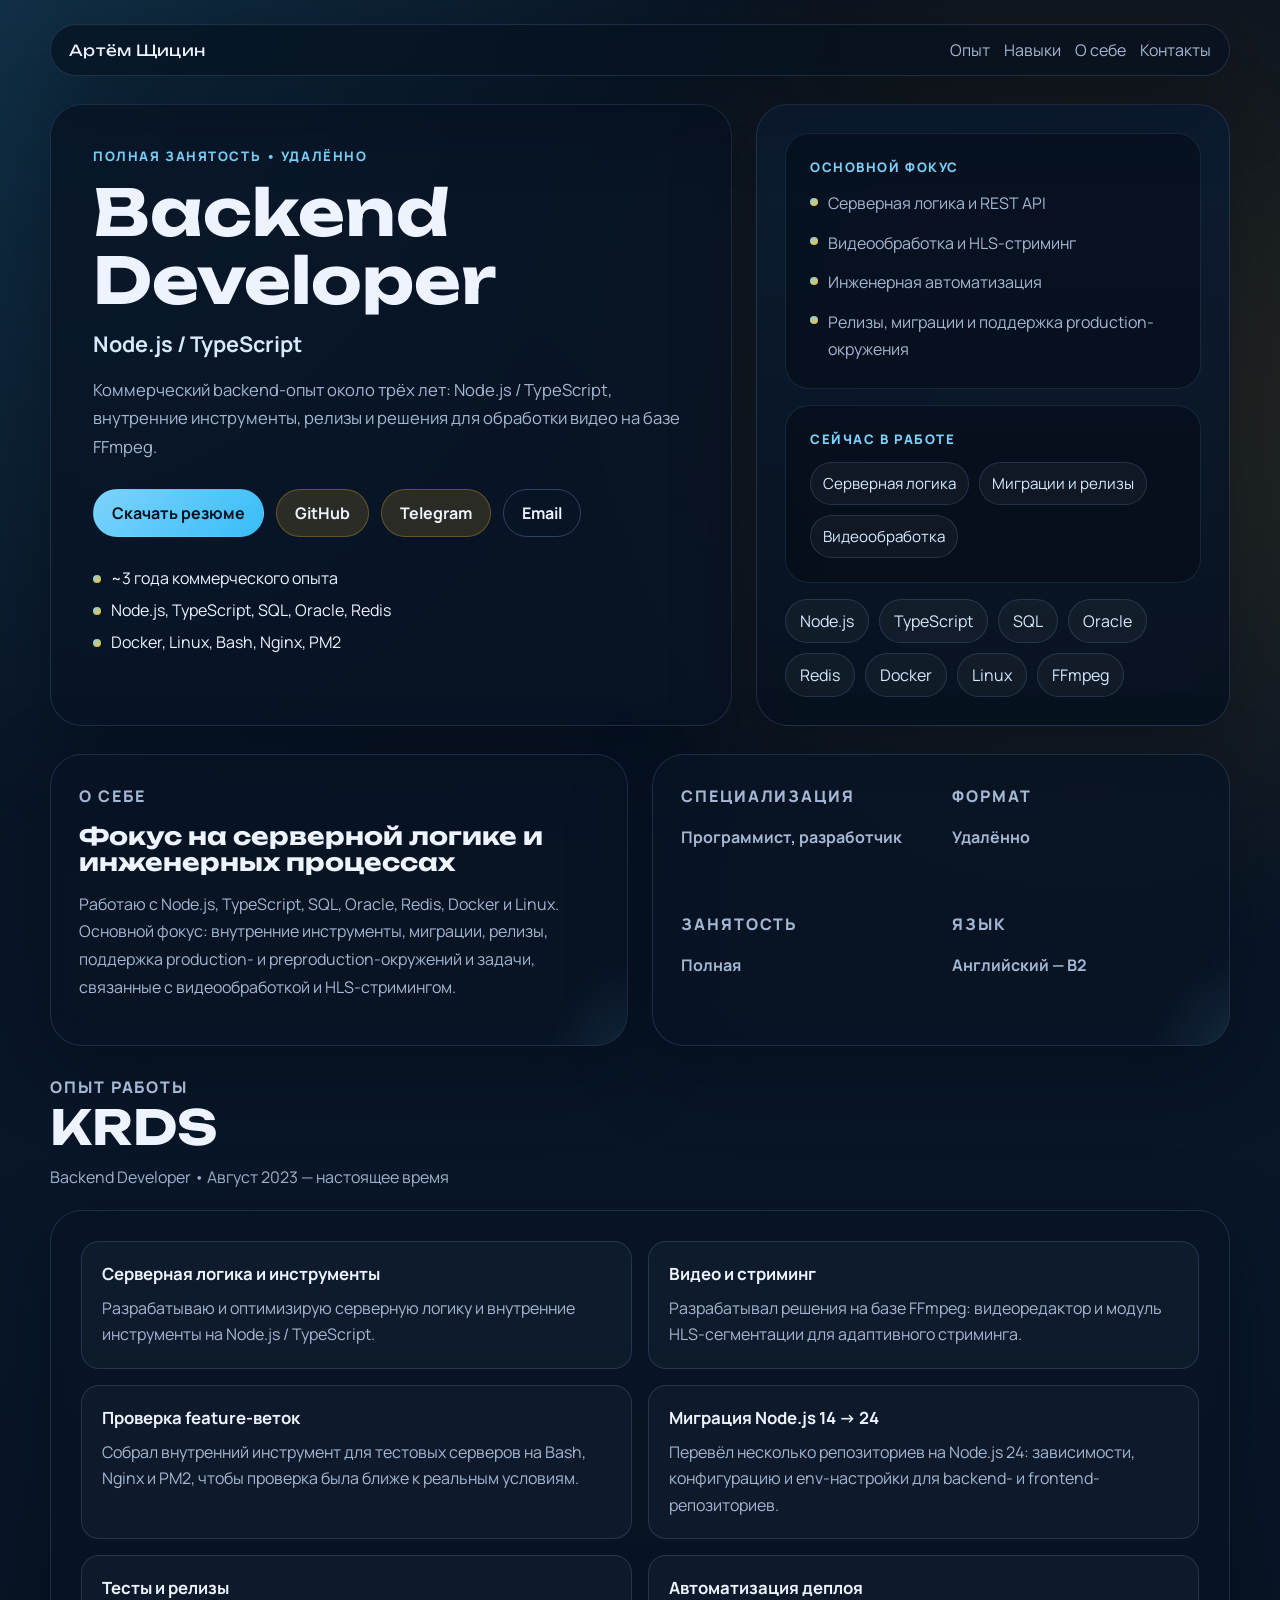
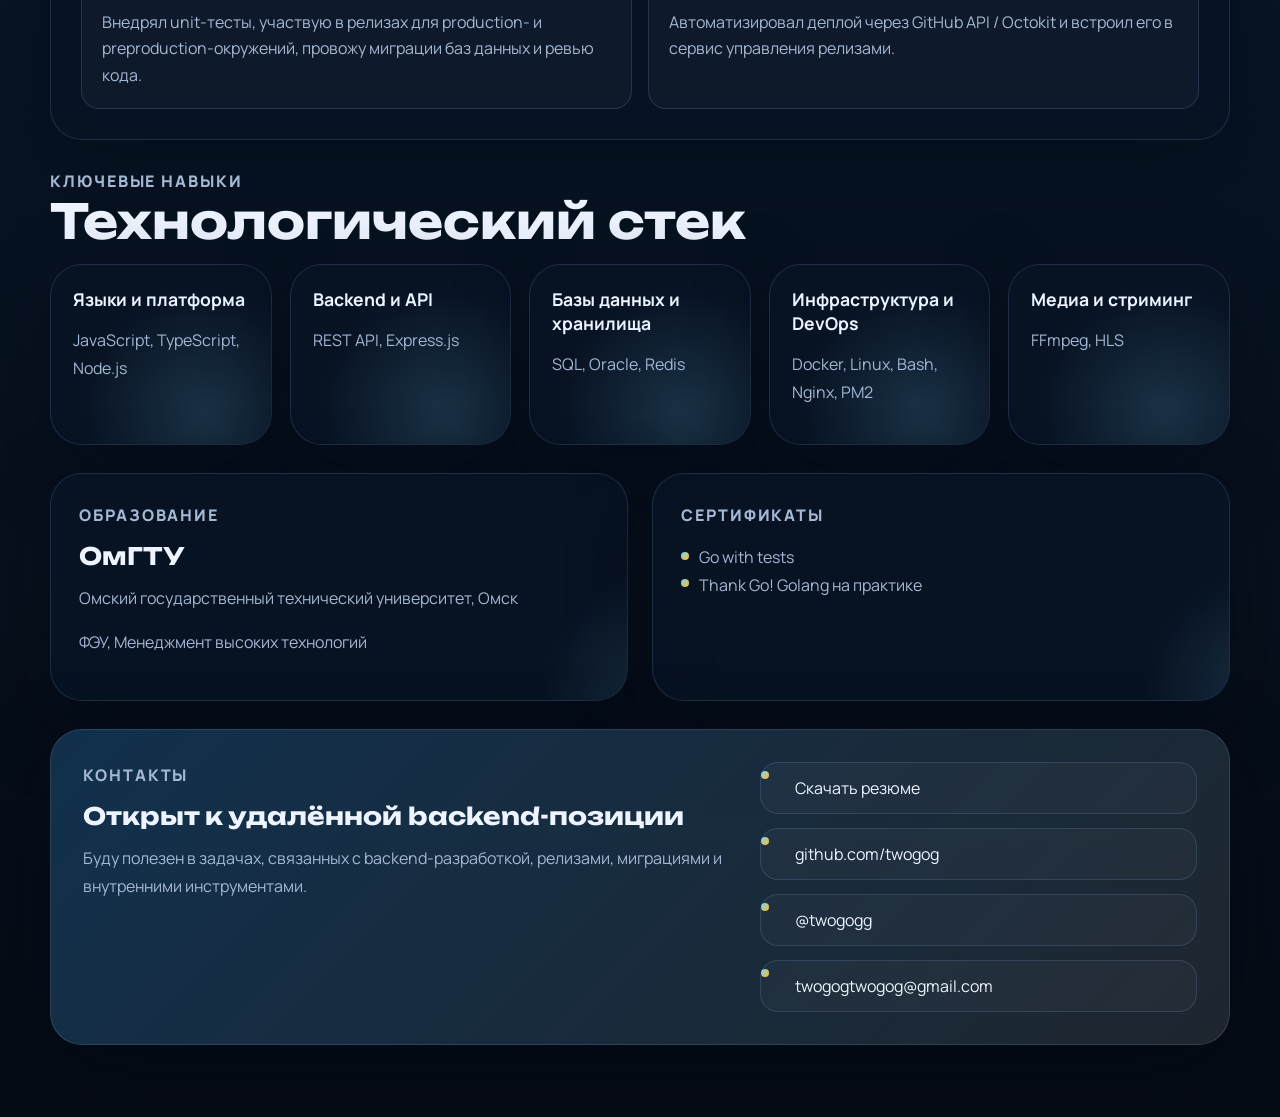
==== commit 0cff54bf: "Polish resume landing page copy" ====
--- a/index.html
+++ b/index.html
@@ -44,8 +44,8 @@
           <h1>Backend Developer</h1>
           <p class="hero-role-line">Node.js / TypeScript</p>
           <p class="hero-summary">
-            Коммерческий backend-опыт около трёх лет: серверная логика на Node.js / TypeScript,
-            внутренние инструменты, релизы и решения для обработки видео на базе FFmpeg.
+            Коммерческий backend-опыт около трёх лет: Node.js / TypeScript, внутренние
+            инструменты, релизы и решения для обработки видео на базе FFmpeg.
           </p>
 
           <div class="hero-actions">
@@ -101,8 +101,8 @@
           <h2>Фокус на серверной логике и инженерных процессах</h2>
           <p>
             Работаю с Node.js, TypeScript, SQL, Oracle, Redis, Docker и Linux. Основной фокус:
-            серверная логика, внутренние инструменты, миграции, релизы и поддержка production- и
-            preproduction-окружений. Есть опыт задач, связанных с видеообработкой и HLS-стримингом.
+            внутренние инструменты, миграции, релизы, поддержка production- и
+            preproduction-окружений и задачи, связанные с видеообработкой и HLS-стримингом.
           </p>
         </article>
 
@@ -141,7 +141,7 @@
             </article>
             <article class="experience-card">
               <h3>Видео и стриминг</h3>
-              <p>Делал решения на базе FFmpeg: видеоредактор и модуль HLS-сегментации для адаптивного стриминга.</p>
+              <p>Разрабатывал решения на базе FFmpeg: видеоредактор и модуль HLS-сегментации для адаптивного стриминга.</p>
             </article>
             <article class="experience-card">
               <h3>Проверка feature-веток</h3>
@@ -214,7 +214,7 @@
         <div>
           <p class="section-tag">Контакты</p>
           <h2>Открыт к удалённой backend-позиции</h2>
-          <p>Открыт к удалённой backend-позиции. Буду полезен в задачах, связанных с серверной логикой, релизами, миграциями и внутренними инструментами.</p>
+          <p>Буду полезен в задачах, связанных с backend-разработкой, релизами, миграциями и внутренними инструментами.</p>
         </div>
         <div class="contact-links">
           <a href="resume.pdf" download="Artem-Shchitsin-Resume.pdf">Скачать резюме</a>
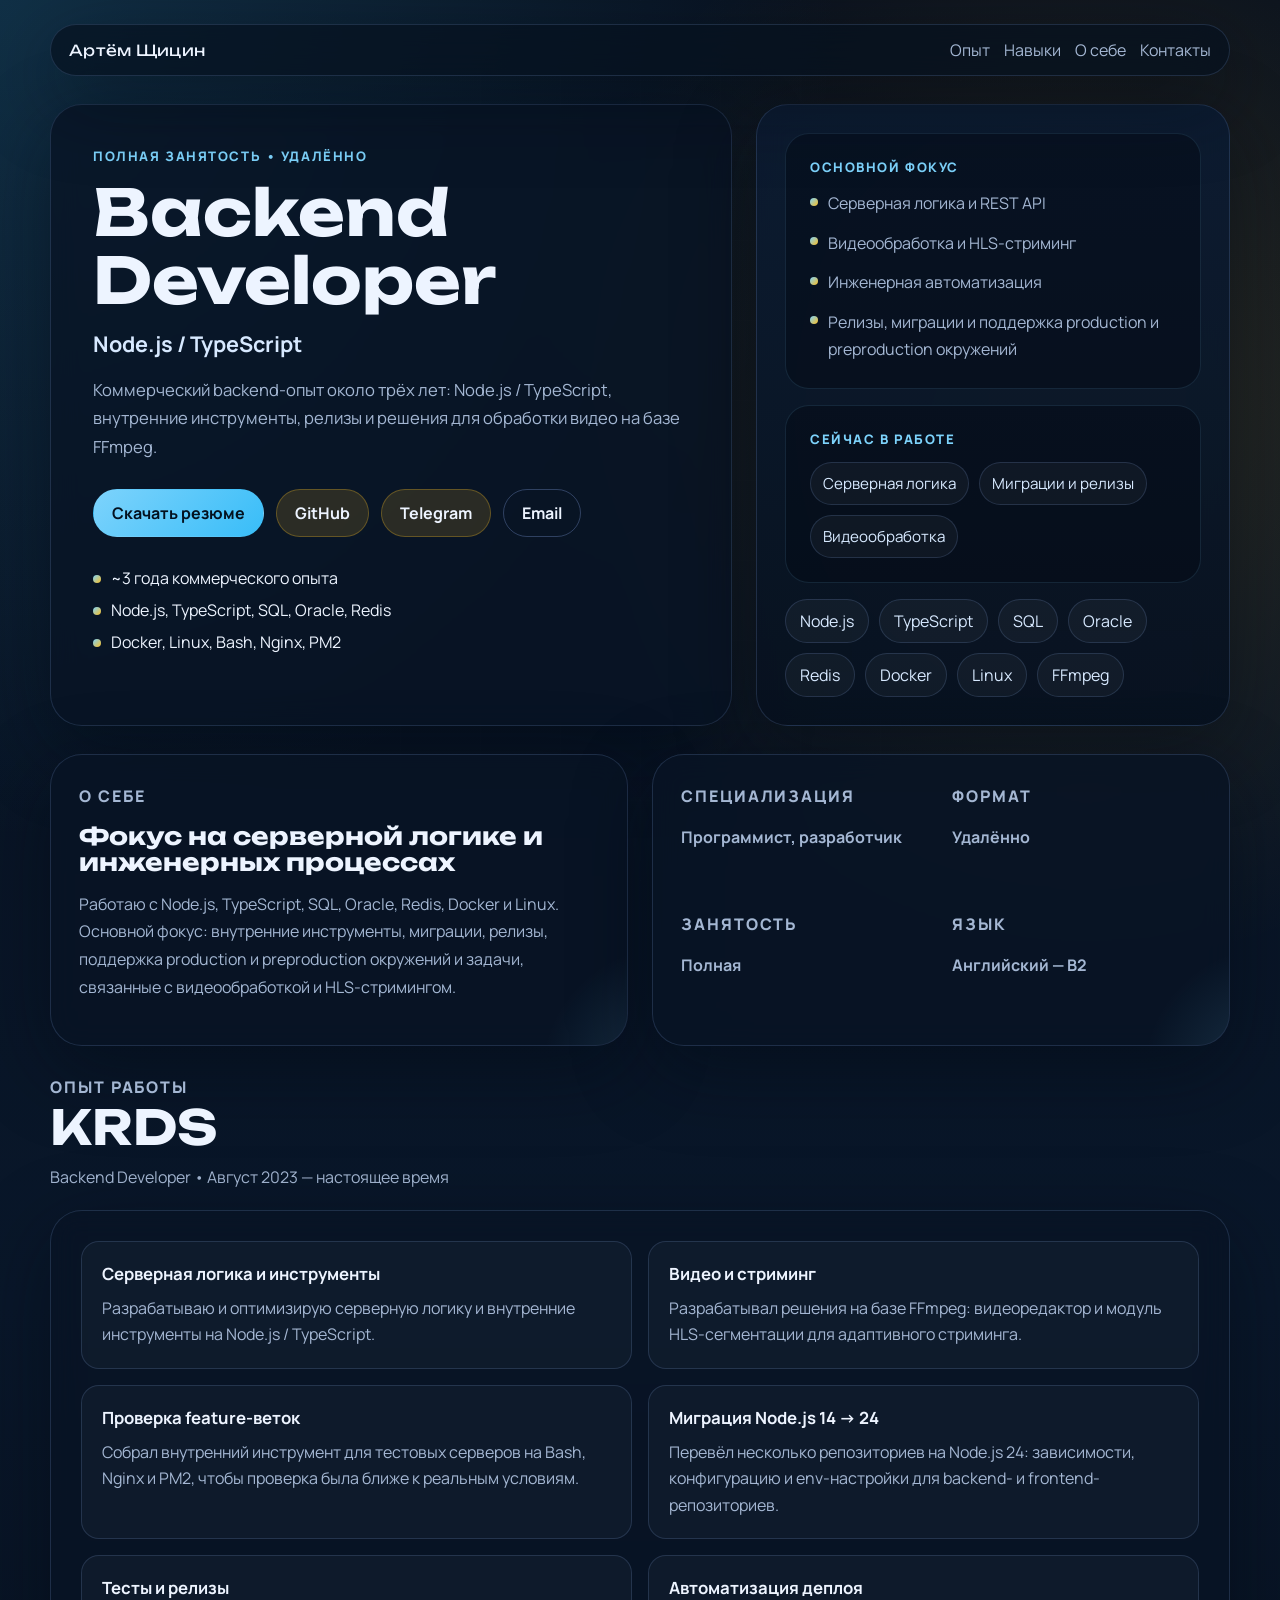
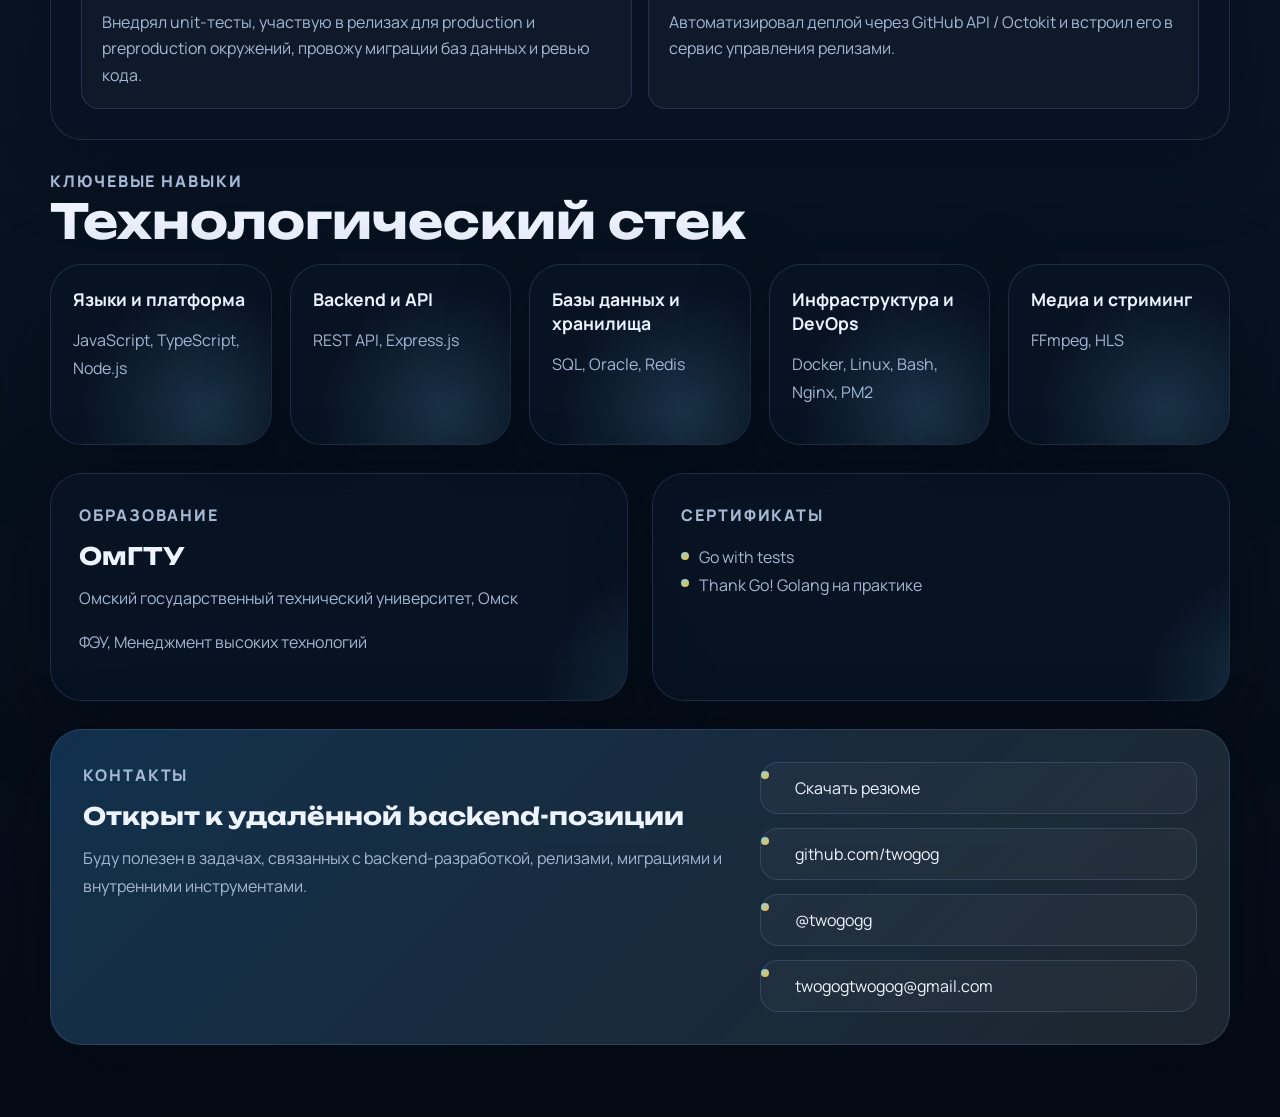
==== commit 4d7ec93e: "Adjust environment wording across resume" ====
--- a/index.html
+++ b/index.html
@@ -69,7 +69,7 @@
               <li>Серверная логика и REST API</li>
               <li>Видеообработка и HLS-стриминг</li>
               <li>Инженерная автоматизация</li>
-              <li>Релизы, миграции и поддержка production-окружения</li>
+              <li>Релизы, миграции и поддержка production и preproduction окружений</li>
             </ul>
           </div>
 
@@ -101,8 +101,8 @@
           <h2>Фокус на серверной логике и инженерных процессах</h2>
           <p>
             Работаю с Node.js, TypeScript, SQL, Oracle, Redis, Docker и Linux. Основной фокус:
-            внутренние инструменты, миграции, релизы, поддержка production- и
-            preproduction-окружений и задачи, связанные с видеообработкой и HLS-стримингом.
+            внутренние инструменты, миграции, релизы, поддержка production и preproduction окружений
+            и задачи, связанные с видеообработкой и HLS-стримингом.
           </p>
         </article>
 
@@ -153,7 +153,7 @@
             </article>
             <article class="experience-card">
               <h3>Тесты и релизы</h3>
-              <p>Внедрял unit-тесты, участвую в релизах для production- и preproduction-окружений, провожу миграции баз данных и ревью кода.</p>
+              <p>Внедрял unit-тесты, участвую в релизах для production и preproduction окружений, провожу миграции баз данных и ревью кода.</p>
             </article>
             <article class="experience-card">
               <h3>Автоматизация деплоя</h3>
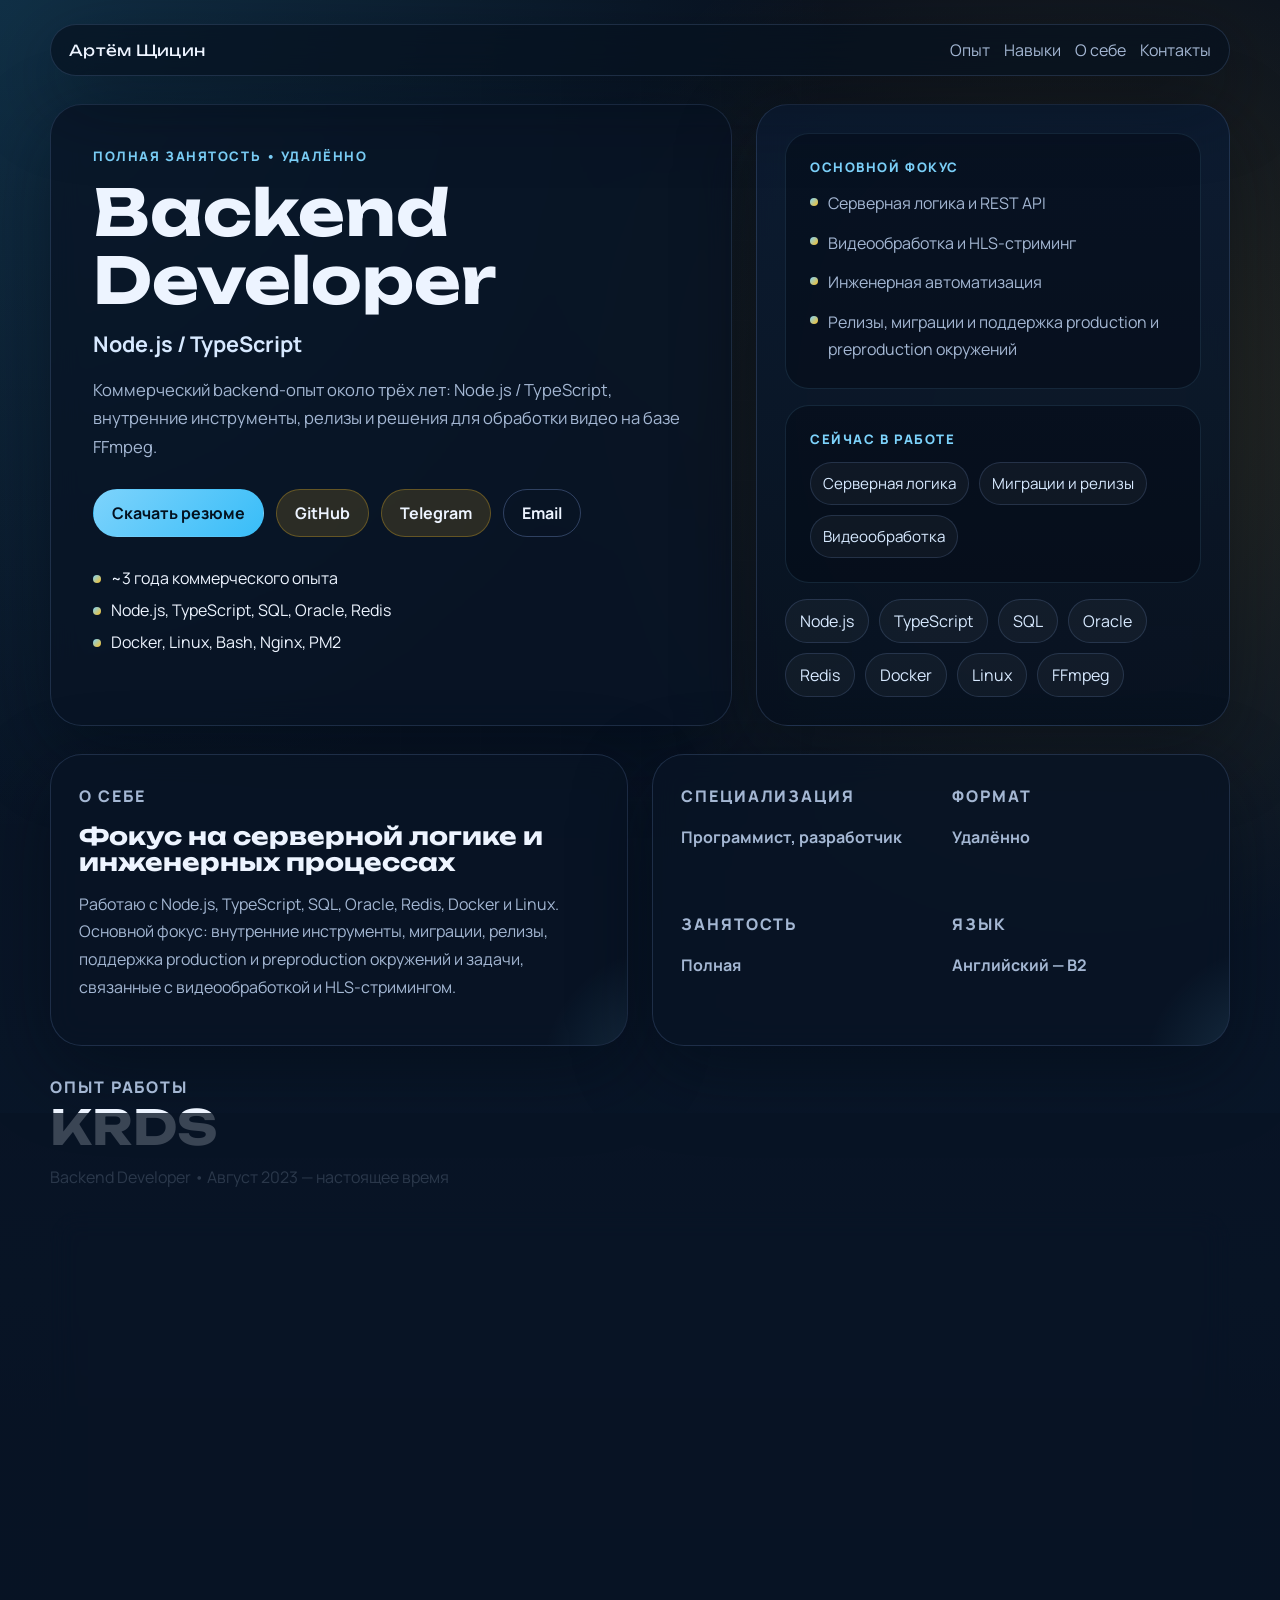
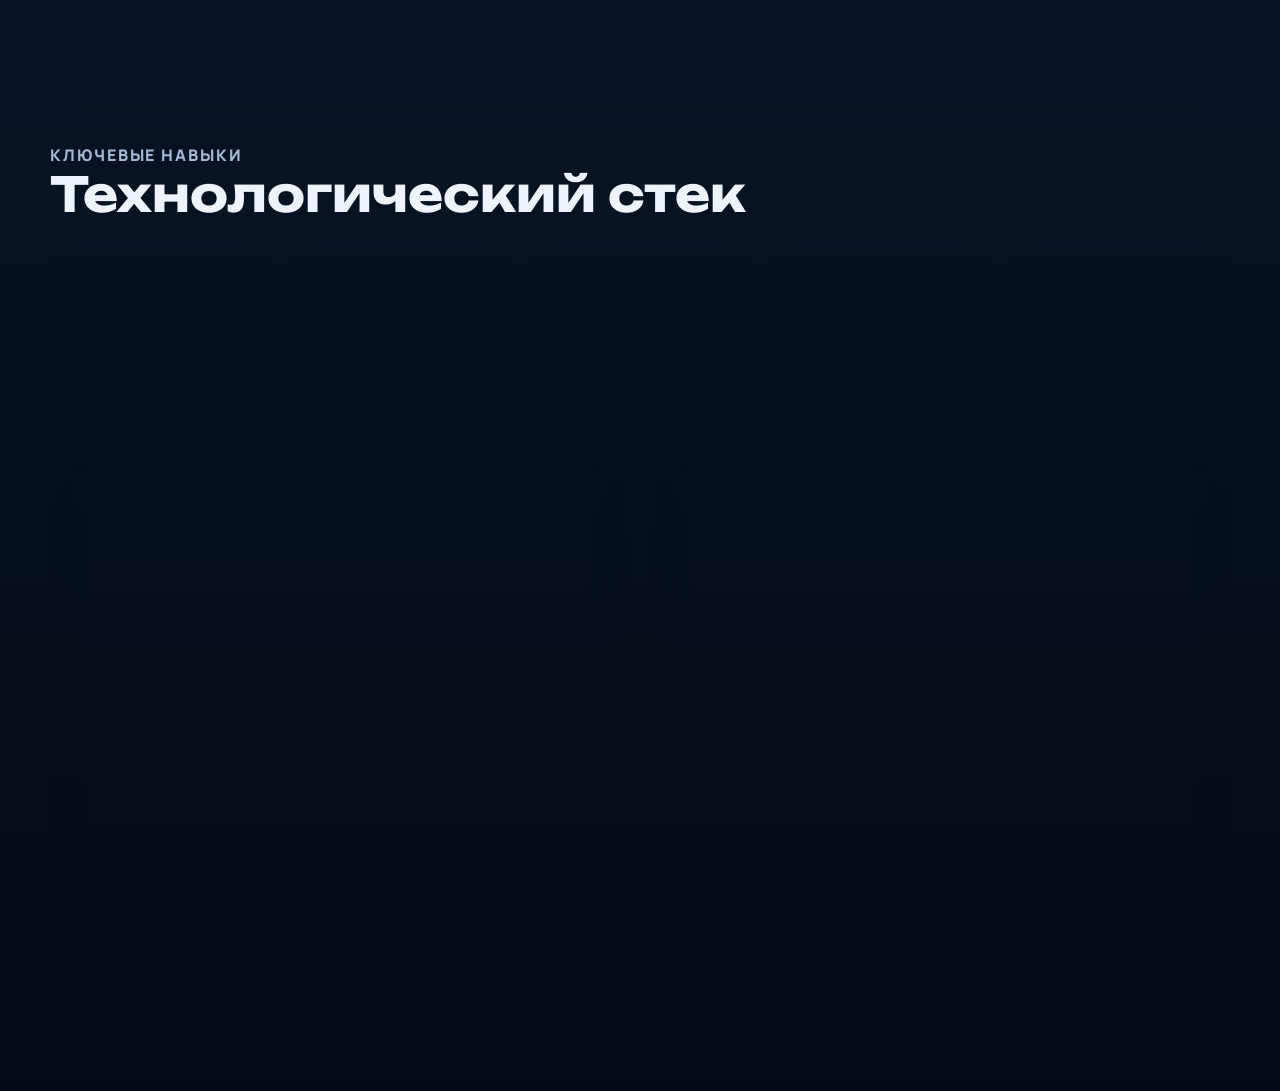
==== commit d20171a3: "Refine Node.js migration wording" ====
--- a/index.html
+++ b/index.html
@@ -149,7 +149,7 @@
             </article>
             <article class="experience-card">
               <h3>Миграция Node.js 14 → 24</h3>
-              <p>Перевёл несколько репозиториев на Node.js 24: зависимости, конфигурацию и env-настройки для backend- и frontend-репозиториев.</p>
+              <p>Перевёл несколько проектов на Node.js 24: обновил зависимости, конфигурацию для backend и frontend репозиториев.</p>
             </article>
             <article class="experience-card">
               <h3>Тесты и релизы</h3>
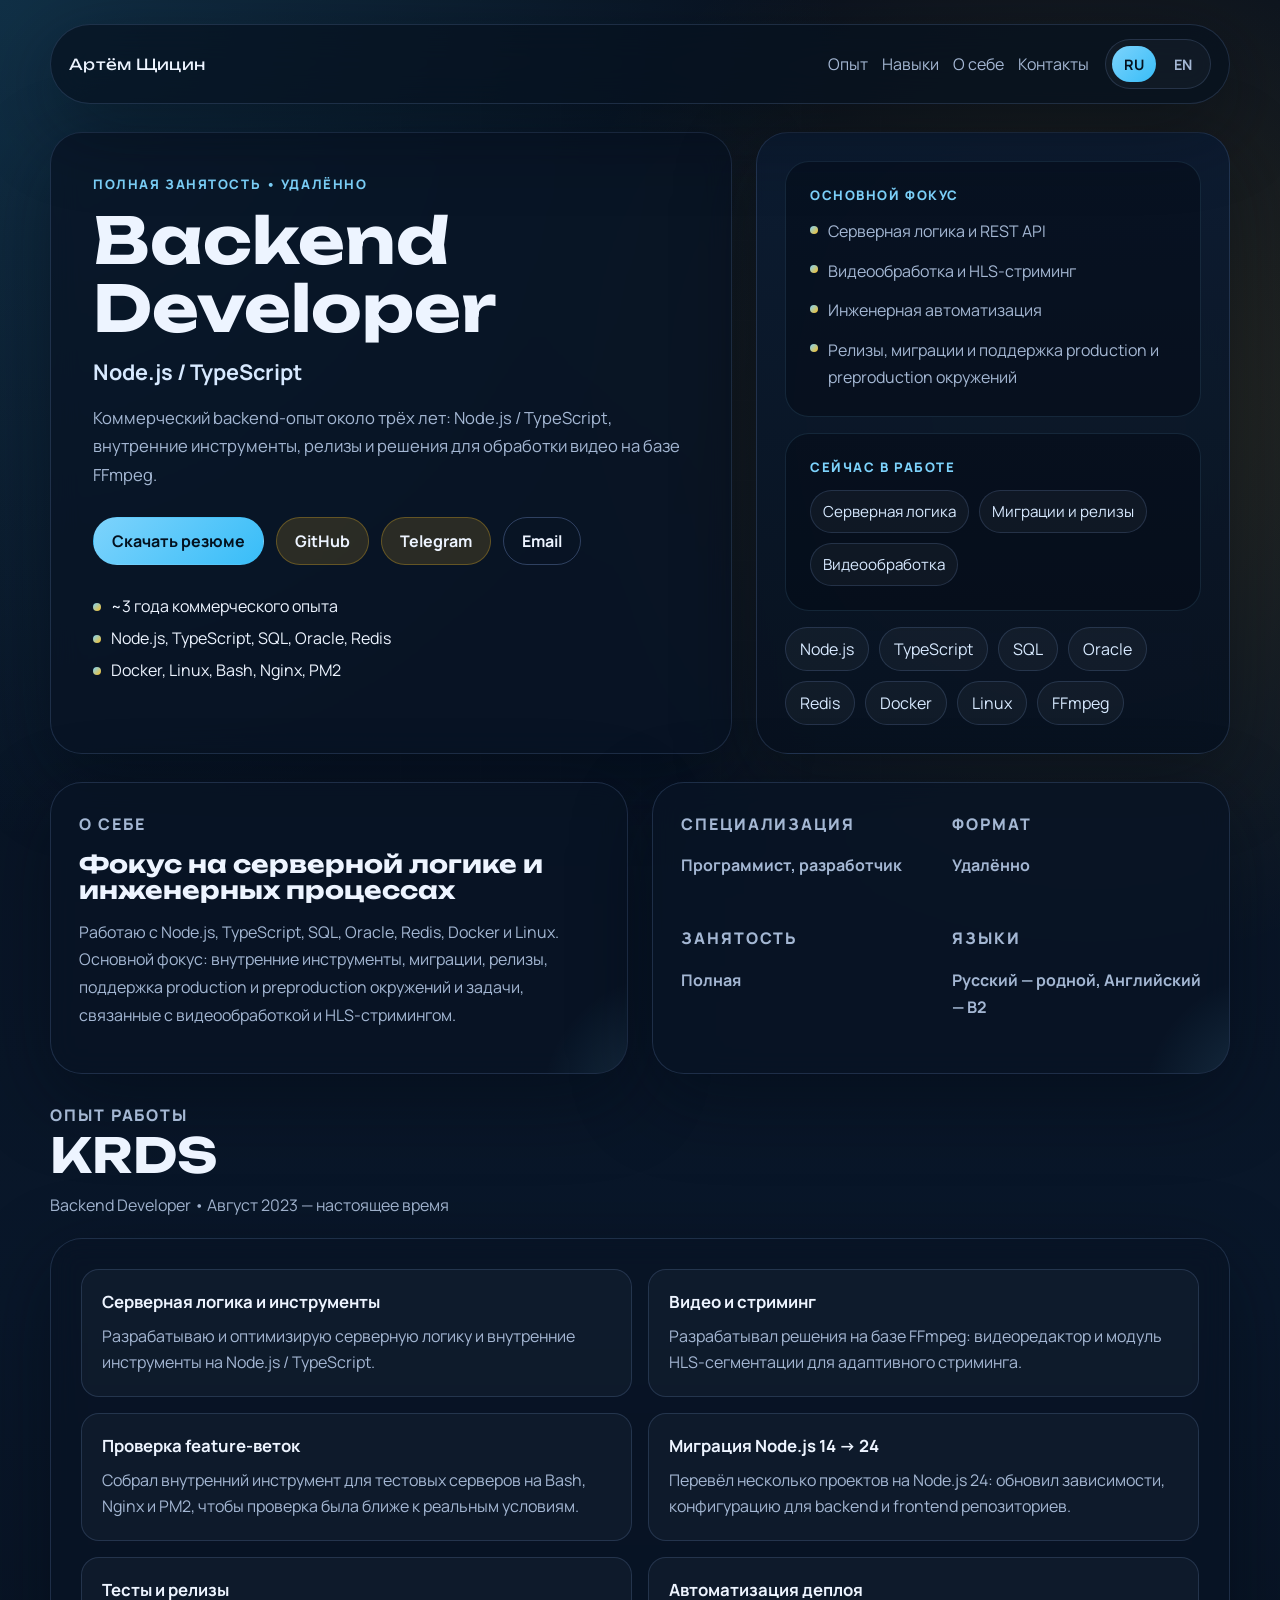
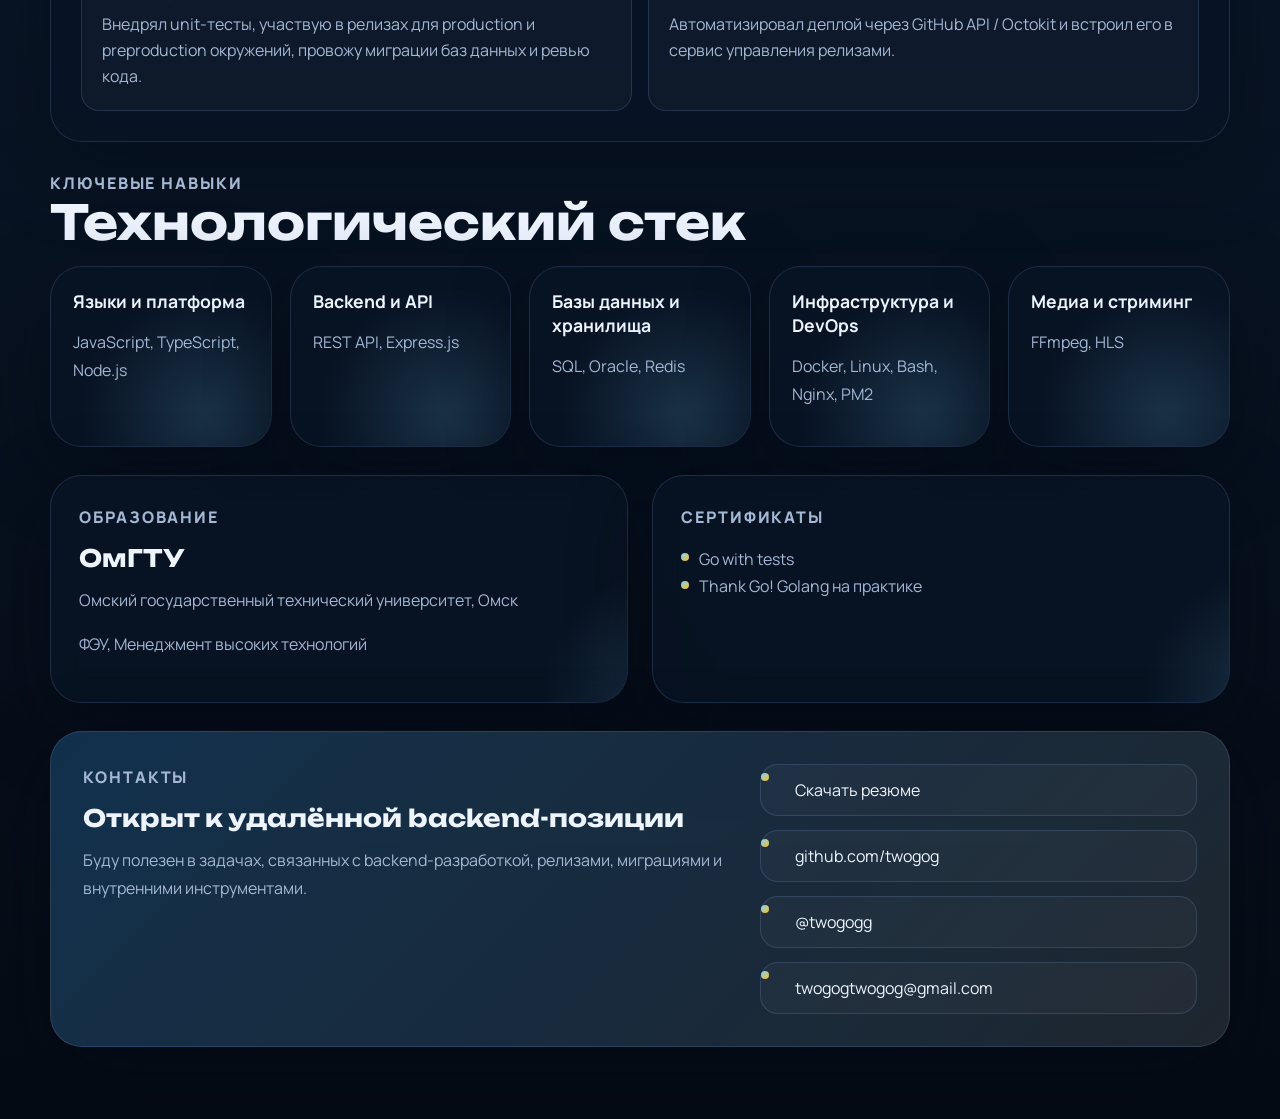
==== commit b180fce2: "Add bilingual resume landing page" ====
--- a/index.html
+++ b/index.html
@@ -6,12 +6,12 @@
   <title>Артём Щицин | Backend Developer</title>
   <meta
     name="description"
-    content="Артём Щицин — Backend Developer на Node.js / TypeScript: серверная логика, инженерная автоматизация, видеообработка на FFmpeg и релизы."
+    content="Артём Щицин — Backend Developer на Node.js / TypeScript: внутренние инструменты, релизы, видеообработка на FFmpeg и инженерная автоматизация."
   >
   <meta property="og:title" content="Артём Щицин | Backend Developer">
   <meta
     property="og:description"
-    content="Backend Developer с коммерческим опытом: серверная логика, инженерная автоматизация, релизы и решения для обработки видео."
+    content="Backend Developer с коммерческим опытом: Node.js / TypeScript, инженерная автоматизация, релизы и решения для обработки видео."
   >
   <meta property="og:type" content="website">
   <meta name="theme-color" content="#0f172a">
@@ -23,40 +23,80 @@
   >
   <link rel="stylesheet" href="styles.css">
 </head>
-<body>
+<body data-lang="ru">
   <div class="page-shell">
     <header class="site-header">
       <div class="brand-block">
-        <span class="brand-mark">Артём Щицин</span>
+        <span class="brand-mark">
+          <span class="lang-ru">Артём Щицин</span>
+          <span class="lang-en">Artem Shchitsin</span>
+        </span>
       </div>
-      <nav class="site-nav" aria-label="Основная навигация">
-        <a href="#experience">Опыт</a>
-        <a href="#skills">Навыки</a>
-        <a href="#about">О себе</a>
-        <a href="#contacts">Контакты</a>
-      </nav>
+
+      <div class="header-tools">
+        <nav class="site-nav" aria-label="Site navigation">
+          <a href="#experience">
+            <span class="lang-ru">Опыт</span>
+            <span class="lang-en">Experience</span>
+          </a>
+          <a href="#skills">
+            <span class="lang-ru">Навыки</span>
+            <span class="lang-en">Skills</span>
+          </a>
+          <a href="#about">
+            <span class="lang-ru">О себе</span>
+            <span class="lang-en">About</span>
+          </a>
+          <a href="#contacts">
+            <span class="lang-ru">Контакты</span>
+            <span class="lang-en">Contacts</span>
+          </a>
+        </nav>
+
+        <div class="lang-switch" role="group" aria-label="Language switcher">
+          <button class="lang-button is-active" type="button" data-set-lang="ru" aria-pressed="true">RU</button>
+          <button class="lang-button" type="button" data-set-lang="en" aria-pressed="false">EN</button>
+        </div>
+      </div>
     </header>
 
     <main>
       <section class="hero section">
         <div class="hero-copy reveal">
-          <p class="eyebrow">Полная занятость • Удалённо</p>
+          <p class="eyebrow">
+            <span class="lang-ru">Полная занятость • Удалённо</span>
+            <span class="lang-en">Full-time • Remote</span>
+          </p>
+
           <h1>Backend Developer</h1>
           <p class="hero-role-line">Node.js / TypeScript</p>
+
           <p class="hero-summary">
-            Коммерческий backend-опыт около трёх лет: Node.js / TypeScript, внутренние
-            инструменты, релизы и решения для обработки видео на базе FFmpeg.
+            <span class="lang-ru">
+              Коммерческий backend-опыт около трёх лет: Node.js / TypeScript, внутренние
+              инструменты, релизы и решения для обработки видео на базе FFmpeg.
+            </span>
+            <span class="lang-en">
+              Around three years of commercial backend experience: Node.js / TypeScript,
+              internal tooling, release workflows, and FFmpeg-based video processing.
+            </span>
           </p>
 
           <div class="hero-actions">
-            <a class="button primary" href="resume.pdf" download="Artem-Shchitsin-Resume.pdf">Скачать резюме</a>
+            <a class="button primary" data-resume-link href="resume.pdf" download="Artem-Shchitsin-Resume-RU.pdf">
+              <span class="lang-ru">Скачать резюме</span>
+              <span class="lang-en">Download resume</span>
+            </a>
             <a class="button secondary" href="https://github.com/twogog" target="_blank" rel="noreferrer">GitHub</a>
             <a class="button secondary" href="https://t.me/twogogg" target="_blank" rel="noreferrer">Telegram</a>
             <a class="button ghost" href="mailto:twogogtwogog@gmail.com">Email</a>
           </div>
 
-          <ul class="hero-facts" aria-label="Ключевые факты">
-            <li>~3 года коммерческого опыта</li>
+          <ul class="hero-facts" aria-label="Key facts">
+            <li>
+              <span class="lang-ru">~3 года коммерческого опыта</span>
+              <span class="lang-en">~3 years of commercial experience</span>
+            </li>
             <li>Node.js, TypeScript, SQL, Oracle, Redis</li>
             <li>Docker, Linux, Bash, Nginx, PM2</li>
           </ul>
@@ -64,21 +104,48 @@
 
         <aside class="hero-panel reveal">
           <div class="signal-card">
-            <p class="card-label">Основной фокус</p>
+            <p class="card-label">
+              <span class="lang-ru">Основной фокус</span>
+              <span class="lang-en">Primary focus</span>
+            </p>
             <ul class="signal-list">
-              <li>Серверная логика и REST API</li>
-              <li>Видеообработка и HLS-стриминг</li>
-              <li>Инженерная автоматизация</li>
-              <li>Релизы, миграции и поддержка production и preproduction окружений</li>
+              <li>
+                <span class="lang-ru">Серверная логика и REST API</span>
+                <span class="lang-en">Server-side logic and REST APIs</span>
+              </li>
+              <li>
+                <span class="lang-ru">Видеообработка и HLS-стриминг</span>
+                <span class="lang-en">Video processing and HLS streaming</span>
+              </li>
+              <li>
+                <span class="lang-ru">Инженерная автоматизация</span>
+                <span class="lang-en">Engineering automation</span>
+              </li>
+              <li>
+                <span class="lang-ru">Релизы, миграции и поддержка production и preproduction окружений</span>
+                <span class="lang-en">Releases, migrations, and support for production and preproduction environments</span>
+              </li>
             </ul>
           </div>
 
           <div class="compact-card">
-            <p class="card-label">Сейчас в работе</p>
+            <p class="card-label">
+              <span class="lang-ru">Сейчас в работе</span>
+              <span class="lang-en">Current focus</span>
+            </p>
             <div class="compact-points">
-              <span>Серверная логика</span>
-              <span>Миграции и релизы</span>
-              <span>Видеообработка</span>
+              <span>
+                <span class="lang-ru">Серверная логика</span>
+                <span class="lang-en">Server-side logic</span>
+              </span>
+              <span>
+                <span class="lang-ru">Миграции и релизы</span>
+                <span class="lang-en">Migrations and releases</span>
+              </span>
+              <span>
+                <span class="lang-ru">Видеообработка</span>
+                <span class="lang-en">Video processing</span>
+              </span>
             </div>
           </div>
 
@@ -97,67 +164,146 @@
 
       <section class="section section-grid" id="about">
         <article class="panel reveal">
-          <p class="section-tag">О себе</p>
-          <h2>Фокус на серверной логике и инженерных процессах</h2>
+          <p class="section-tag">
+            <span class="lang-ru">О себе</span>
+            <span class="lang-en">About</span>
+          </p>
+          <h2>
+            <span class="lang-ru">Фокус на серверной логике и инженерных процессах</span>
+            <span class="lang-en">Focused on server-side logic and engineering workflows</span>
+          </h2>
           <p>
-            Работаю с Node.js, TypeScript, SQL, Oracle, Redis, Docker и Linux. Основной фокус:
-            внутренние инструменты, миграции, релизы, поддержка production и preproduction окружений
-            и задачи, связанные с видеообработкой и HLS-стримингом.
+            <span class="lang-ru">
+              Работаю с Node.js, TypeScript, SQL, Oracle, Redis, Docker и Linux. Основной фокус:
+              внутренние инструменты, миграции, релизы, поддержка production и preproduction окружений
+              и задачи, связанные с видеообработкой и HLS-стримингом.
+            </span>
+            <span class="lang-en">
+              I work with Node.js, TypeScript, SQL, Oracle, Redis, Docker, and Linux.
+              My main focus is internal tooling, migrations, releases, support for production
+              and preproduction environments, and tasks related to video processing and HLS streaming.
+            </span>
           </p>
         </article>
 
         <article class="panel mini-grid reveal">
           <div>
-            <p class="stat-label">Специализация</p>
-            <p class="stat-value">Программист, разработчик</p>
+            <p class="stat-label">
+              <span class="lang-ru">Специализация</span>
+              <span class="lang-en">Specialization</span>
+            </p>
+            <p class="stat-value">
+              <span class="lang-ru">Программист, разработчик</span>
+              <span class="lang-en">Software developer</span>
+            </p>
           </div>
           <div>
-            <p class="stat-label">Формат</p>
-            <p class="stat-value">Удалённо</p>
+            <p class="stat-label">
+              <span class="lang-ru">Формат</span>
+              <span class="lang-en">Format</span>
+            </p>
+            <p class="stat-value">
+              <span class="lang-ru">Удалённо</span>
+              <span class="lang-en">Remote</span>
+            </p>
           </div>
           <div>
-            <p class="stat-label">Занятость</p>
-            <p class="stat-value">Полная</p>
+            <p class="stat-label">
+              <span class="lang-ru">Занятость</span>
+              <span class="lang-en">Employment</span>
+            </p>
+            <p class="stat-value">
+              <span class="lang-ru">Полная</span>
+              <span class="lang-en">Full-time</span>
+            </p>
           </div>
           <div>
-            <p class="stat-label">Язык</p>
-            <p class="stat-value">Английский — B2</p>
+            <p class="stat-label">
+              <span class="lang-ru">Языки</span>
+              <span class="lang-en">Languages</span>
+            </p>
+            <p class="stat-value">
+              <span class="lang-ru">Русский — родной, Английский — B2</span>
+              <span class="lang-en">Russian — native, English — B2</span>
+            </p>
           </div>
         </article>
       </section>
 
       <section class="section" id="experience">
         <div class="section-head reveal">
-          <p class="section-tag">Опыт работы</p>
+          <p class="section-tag">
+            <span class="lang-ru">Опыт работы</span>
+            <span class="lang-en">Experience</span>
+          </p>
           <h2>KRDS</h2>
-          <p>Backend Developer • Август 2023 — настоящее время</p>
+          <p>
+            <span class="lang-ru">Backend Developer • Август 2023 — настоящее время</span>
+            <span class="lang-en">Backend Developer • August 2023 — Present</span>
+          </p>
         </div>
 
         <div class="timeline-card reveal">
           <div class="experience-grid">
             <article class="experience-card">
-              <h3>Серверная логика и инструменты</h3>
-              <p>Разрабатываю и оптимизирую серверную логику и внутренние инструменты на Node.js / TypeScript.</p>
+              <h3>
+                <span class="lang-ru">Серверная логика и инструменты</span>
+                <span class="lang-en">Server-side logic and tools</span>
+              </h3>
+              <p>
+                <span class="lang-ru">Разрабатываю и оптимизирую серверную логику и внутренние инструменты на Node.js / TypeScript.</span>
+                <span class="lang-en">I build and optimize server-side logic and internal tools in Node.js / TypeScript.</span>
+              </p>
             </article>
             <article class="experience-card">
-              <h3>Видео и стриминг</h3>
-              <p>Разрабатывал решения на базе FFmpeg: видеоредактор и модуль HLS-сегментации для адаптивного стриминга.</p>
+              <h3>
+                <span class="lang-ru">Видео и стриминг</span>
+                <span class="lang-en">Video and streaming</span>
+              </h3>
+              <p>
+                <span class="lang-ru">Разрабатывал решения на базе FFmpeg: видеоредактор и модуль HLS-сегментации для адаптивного стриминга.</span>
+                <span class="lang-en">I developed FFmpeg-based solutions, including a video editor and an HLS segmentation module for adaptive streaming.</span>
+              </p>
             </article>
             <article class="experience-card">
-              <h3>Проверка feature-веток</h3>
-              <p>Собрал внутренний инструмент для тестовых серверов на Bash, Nginx и PM2, чтобы проверка была ближе к реальным условиям.</p>
+              <h3>
+                <span class="lang-ru">Проверка feature-веток</span>
+                <span class="lang-en">Feature branch validation</span>
+              </h3>
+              <p>
+                <span class="lang-ru">Собрал внутренний инструмент для тестовых серверов на Bash, Nginx и PM2, чтобы проверка была ближе к реальным условиям.</span>
+                <span class="lang-en">I built an internal tool for test servers using Bash, Nginx, and PM2 so feature branch validation was closer to real conditions.</span>
+              </p>
             </article>
             <article class="experience-card">
-              <h3>Миграция Node.js 14 → 24</h3>
-              <p>Перевёл несколько проектов на Node.js 24: обновил зависимости, конфигурацию для backend и frontend репозиториев.</p>
+              <h3>
+                <span class="lang-ru">Миграция Node.js 14 → 24</span>
+                <span class="lang-en">Node.js 14 → 24 migration</span>
+              </h3>
+              <p>
+                <span class="lang-ru">Перевёл несколько проектов на Node.js 24: обновил зависимости, конфигурацию для backend и frontend репозиториев.</span>
+                <span class="lang-en">I migrated several projects to Node.js 24, updating dependencies and configuration for backend and frontend repositories.</span>
+              </p>
             </article>
             <article class="experience-card">
-              <h3>Тесты и релизы</h3>
-              <p>Внедрял unit-тесты, участвую в релизах для production и preproduction окружений, провожу миграции баз данных и ревью кода.</p>
+              <h3>
+                <span class="lang-ru">Тесты и релизы</span>
+                <span class="lang-en">Testing and releases</span>
+              </h3>
+              <p>
+                <span class="lang-ru">Внедрял unit-тесты, участвую в релизах для production и preproduction окружений, провожу миграции баз данных и ревью кода.</span>
+                <span class="lang-en">I introduced unit tests, take part in release work for production and preproduction environments, handle database migrations, and review code.</span>
+              </p>
             </article>
             <article class="experience-card">
-              <h3>Автоматизация деплоя</h3>
-              <p>Автоматизировал деплой через GitHub API / Octokit и встроил его в сервис управления релизами.</p>
+              <h3>
+                <span class="lang-ru">Автоматизация деплоя</span>
+                <span class="lang-en">Deployment automation</span>
+              </h3>
+              <p>
+                <span class="lang-ru">Автоматизировал деплой через GitHub API / Octokit и встроил его в сервис управления релизами.</span>
+                <span class="lang-en">I automated deployment via the GitHub API / Octokit and integrated it into the release management service.</span>
+              </p>
             </article>
           </div>
         </div>
@@ -165,29 +311,50 @@
 
       <section class="section" id="skills">
         <div class="section-head reveal">
-          <p class="section-tag">Ключевые навыки</p>
-          <h2>Технологический стек</h2>
+          <p class="section-tag">
+            <span class="lang-ru">Ключевые навыки</span>
+            <span class="lang-en">Key skills</span>
+          </p>
+          <h2>
+            <span class="lang-ru">Технологический стек</span>
+            <span class="lang-en">Technology stack</span>
+          </h2>
         </div>
 
         <div class="skills-grid">
           <article class="skill-card reveal">
-            <h3>Языки и платформа</h3>
+            <h3>
+              <span class="lang-ru">Языки и платформа</span>
+              <span class="lang-en">Languages and platform</span>
+            </h3>
             <p>JavaScript, TypeScript, Node.js</p>
           </article>
           <article class="skill-card reveal">
-            <h3>Backend и API</h3>
+            <h3>
+              <span class="lang-ru">Backend и API</span>
+              <span class="lang-en">Backend and APIs</span>
+            </h3>
             <p>REST API, Express.js</p>
           </article>
           <article class="skill-card reveal">
-            <h3>Базы данных и хранилища</h3>
+            <h3>
+              <span class="lang-ru">Базы данных и хранилища</span>
+              <span class="lang-en">Databases and storage</span>
+            </h3>
             <p>SQL, Oracle, Redis</p>
           </article>
           <article class="skill-card reveal">
-            <h3>Инфраструктура и DevOps</h3>
+            <h3>
+              <span class="lang-ru">Инфраструктура и DevOps</span>
+              <span class="lang-en">Infrastructure and DevOps</span>
+            </h3>
             <p>Docker, Linux, Bash, Nginx, PM2</p>
           </article>
           <article class="skill-card reveal">
-            <h3>Медиа и стриминг</h3>
+            <h3>
+              <span class="lang-ru">Медиа и стриминг</span>
+              <span class="lang-en">Media and streaming</span>
+            </h3>
             <p>FFmpeg, HLS</p>
           </article>
         </div>
@@ -195,29 +362,59 @@
 
       <section class="section section-grid">
         <article class="panel reveal">
-          <p class="section-tag">Образование</p>
-          <h2>ОмГТУ</h2>
-          <p>Омский государственный технический университет, Омск</p>
-          <p>ФЭУ, Менеджмент высоких технологий</p>
+          <p class="section-tag">
+            <span class="lang-ru">Образование</span>
+            <span class="lang-en">Education</span>
+          </p>
+          <h2>
+            <span class="lang-ru">ОмГТУ</span>
+            <span class="lang-en">OmSTU</span>
+          </h2>
+          <p>
+            <span class="lang-ru">Омский государственный технический университет, Омск</span>
+            <span class="lang-en">Omsk State Technical University, Omsk</span>
+          </p>
+          <p>
+            <span class="lang-ru">ФЭУ, Менеджмент высоких технологий</span>
+            <span class="lang-en">Faculty of Economics and Management, High-Tech Management</span>
+          </p>
         </article>
 
         <article class="panel reveal">
-          <p class="section-tag">Сертификаты</p>
+          <p class="section-tag">
+            <span class="lang-ru">Сертификаты</span>
+            <span class="lang-en">Certificates</span>
+          </p>
           <ul class="simple-list">
             <li>Go with tests</li>
-            <li>Thank Go! Golang на практике</li>
+            <li>
+              <span class="lang-ru">Thank Go! Golang на практике</span>
+              <span class="lang-en">Thank Go! Practical Golang</span>
+            </li>
           </ul>
         </article>
       </section>
 
       <section class="section contact-banner reveal" id="contacts">
         <div>
-          <p class="section-tag">Контакты</p>
-          <h2>Открыт к удалённой backend-позиции</h2>
-          <p>Буду полезен в задачах, связанных с backend-разработкой, релизами, миграциями и внутренними инструментами.</p>
+          <p class="section-tag">
+            <span class="lang-ru">Контакты</span>
+            <span class="lang-en">Contacts</span>
+          </p>
+          <h2>
+            <span class="lang-ru">Открыт к удалённой backend-позиции</span>
+            <span class="lang-en">Open to remote backend roles</span>
+          </h2>
+          <p>
+            <span class="lang-ru">Буду полезен в задачах, связанных с backend-разработкой, релизами, миграциями и внутренними инструментами.</span>
+            <span class="lang-en">You can reach out if you need a Node.js / TypeScript backend developer with experience in releases, migrations, and internal tooling.</span>
+          </p>
         </div>
         <div class="contact-links">
-          <a href="resume.pdf" download="Artem-Shchitsin-Resume.pdf">Скачать резюме</a>
+          <a data-resume-link href="resume.pdf" download="Artem-Shchitsin-Resume-RU.pdf">
+            <span class="lang-ru">Скачать резюме</span>
+            <span class="lang-en">Download resume</span>
+          </a>
           <a href="https://github.com/twogog" target="_blank" rel="noreferrer">github.com/twogog</a>
           <a href="https://t.me/twogogg" target="_blank" rel="noreferrer">@twogogg</a>
           <a href="mailto:twogogtwogog@gmail.com">twogogtwogog@gmail.com</a>
@@ -225,5 +422,90 @@
       </section>
     </main>
   </div>
+
+  <script>
+    (function () {
+      const storageKey = "resume-lang";
+      const pageMeta = {
+        ru: {
+          lang: "ru",
+          title: "Артём Щицин | Backend Developer",
+          description:
+            "Артём Щицин — Backend Developer на Node.js / TypeScript: внутренние инструменты, релизы, видеообработка на FFmpeg и инженерная автоматизация.",
+          ogTitle: "Артём Щицин | Backend Developer",
+          ogDescription:
+            "Backend Developer с коммерческим опытом: Node.js / TypeScript, инженерная автоматизация, релизы и решения для обработки видео.",
+          resumeHref: "resume.pdf",
+          resumeDownload: "Artem-Shchitsin-Resume-RU.pdf",
+        },
+        en: {
+          lang: "en",
+          title: "Artem Shchitsin | Backend Developer",
+          description:
+            "Artem Shchitsin is a Backend Developer focused on Node.js / TypeScript, internal tooling, release workflows, and FFmpeg-based video processing.",
+          ogTitle: "Artem Shchitsin | Backend Developer",
+          ogDescription:
+            "Backend Developer with commercial experience in Node.js / TypeScript, engineering automation, release workflows, and video processing.",
+          resumeHref: "resume-en.pdf",
+          resumeDownload: "Artem-Shchitsin-Resume-EN.pdf",
+        },
+      };
+
+      const body = document.body;
+      const html = document.documentElement;
+      const titleEl = document.querySelector("title");
+      const descEl = document.querySelector('meta[name="description"]');
+      const ogTitleEl = document.querySelector('meta[property="og:title"]');
+      const ogDescEl = document.querySelector('meta[property="og:description"]');
+      const langButtons = document.querySelectorAll("[data-set-lang]");
+      const resumeLinks = document.querySelectorAll("[data-resume-link]");
+
+      function applyLang(lang) {
+        const meta = pageMeta[lang] || pageMeta.ru;
+        body.dataset.lang = lang;
+        html.lang = meta.lang;
+        titleEl.textContent = meta.title;
+        descEl.setAttribute("content", meta.description);
+        ogTitleEl.setAttribute("content", meta.ogTitle);
+        ogDescEl.setAttribute("content", meta.ogDescription);
+
+        resumeLinks.forEach((link) => {
+          link.setAttribute("href", meta.resumeHref);
+          link.setAttribute("download", meta.resumeDownload);
+        });
+
+        langButtons.forEach((button) => {
+          const isActive = button.dataset.setLang === lang;
+          button.classList.toggle("is-active", isActive);
+          button.setAttribute("aria-pressed", String(isActive));
+        });
+
+        try {
+          localStorage.setItem(storageKey, lang);
+        } catch (error) {
+          // Ignore storage issues and keep the selected language for the current session.
+        }
+      }
+
+      langButtons.forEach((button) => {
+        button.addEventListener("click", function () {
+          applyLang(button.dataset.setLang || "ru");
+        });
+      });
+
+      let initialLang = "ru";
+
+      try {
+        const storedLang = localStorage.getItem(storageKey);
+        if (storedLang === "ru" || storedLang === "en") {
+          initialLang = storedLang;
+        }
+      } catch (error) {
+        initialLang = "ru";
+      }
+
+      applyLang(initialLang);
+    })();
+  </script>
 </body>
 </html>
--- a/styles.css
+++ b/styles.css
@@ -49,6 +49,22 @@
   opacity: 0.3;
 }
 
+.lang-en {
+  display: none;
+}
+
+body[data-lang="en"] .lang-ru {
+  display: none !important;
+}
+
+body[data-lang="en"] .lang-en {
+  display: inline !important;
+}
+
+body[data-lang="ru"] .lang-en {
+  display: none !important;
+}
+
 a {
   color: inherit;
   text-decoration: none;
@@ -78,6 +94,13 @@
   box-shadow: var(--shadow);
 }
 
+.header-tools {
+  display: flex;
+  align-items: center;
+  gap: 16px;
+  margin-left: auto;
+}
+
 .brand-block {
   display: flex;
   align-items: center;
@@ -112,6 +135,41 @@
 .site-nav a:focus-visible {
   color: var(--text);
   transform: translateY(-1px);
+}
+
+.lang-switch {
+  display: inline-flex;
+  align-items: center;
+  gap: 6px;
+  padding: 6px;
+  border: 1px solid var(--line);
+  border-radius: 999px;
+  background: rgba(255, 255, 255, 0.03);
+}
+
+.lang-button {
+  min-height: 36px;
+  padding: 0 12px;
+  border: 0;
+  border-radius: 999px;
+  background: transparent;
+  color: var(--muted);
+  font: inherit;
+  font-size: 0.9rem;
+  font-weight: 700;
+  cursor: pointer;
+  transition: background 180ms ease, color 180ms ease, transform 180ms ease;
+}
+
+.lang-button:hover,
+.lang-button:focus-visible {
+  color: var(--text);
+  transform: translateY(-1px);
+}
+
+.lang-button.is-active {
+  color: #03111f;
+  background: linear-gradient(135deg, var(--accent) 0%, var(--accent-strong) 100%);
 }
 
 .section {
@@ -315,7 +373,7 @@
   gap: 10px;
 }
 
-.compact-points span {
+.compact-points > span {
   padding: 10px 12px;
   border-radius: 999px;
   border: 1px solid var(--line);
@@ -510,11 +568,17 @@
     border-radius: 28px;
   }
 
+  .header-tools,
   .brand-block,
   .site-header,
   .site-nav {
     flex-direction: column;
     align-items: flex-start;
+  }
+
+  .header-tools {
+    width: 100%;
+    margin-left: 0;
   }
 
   .hero-copy,
